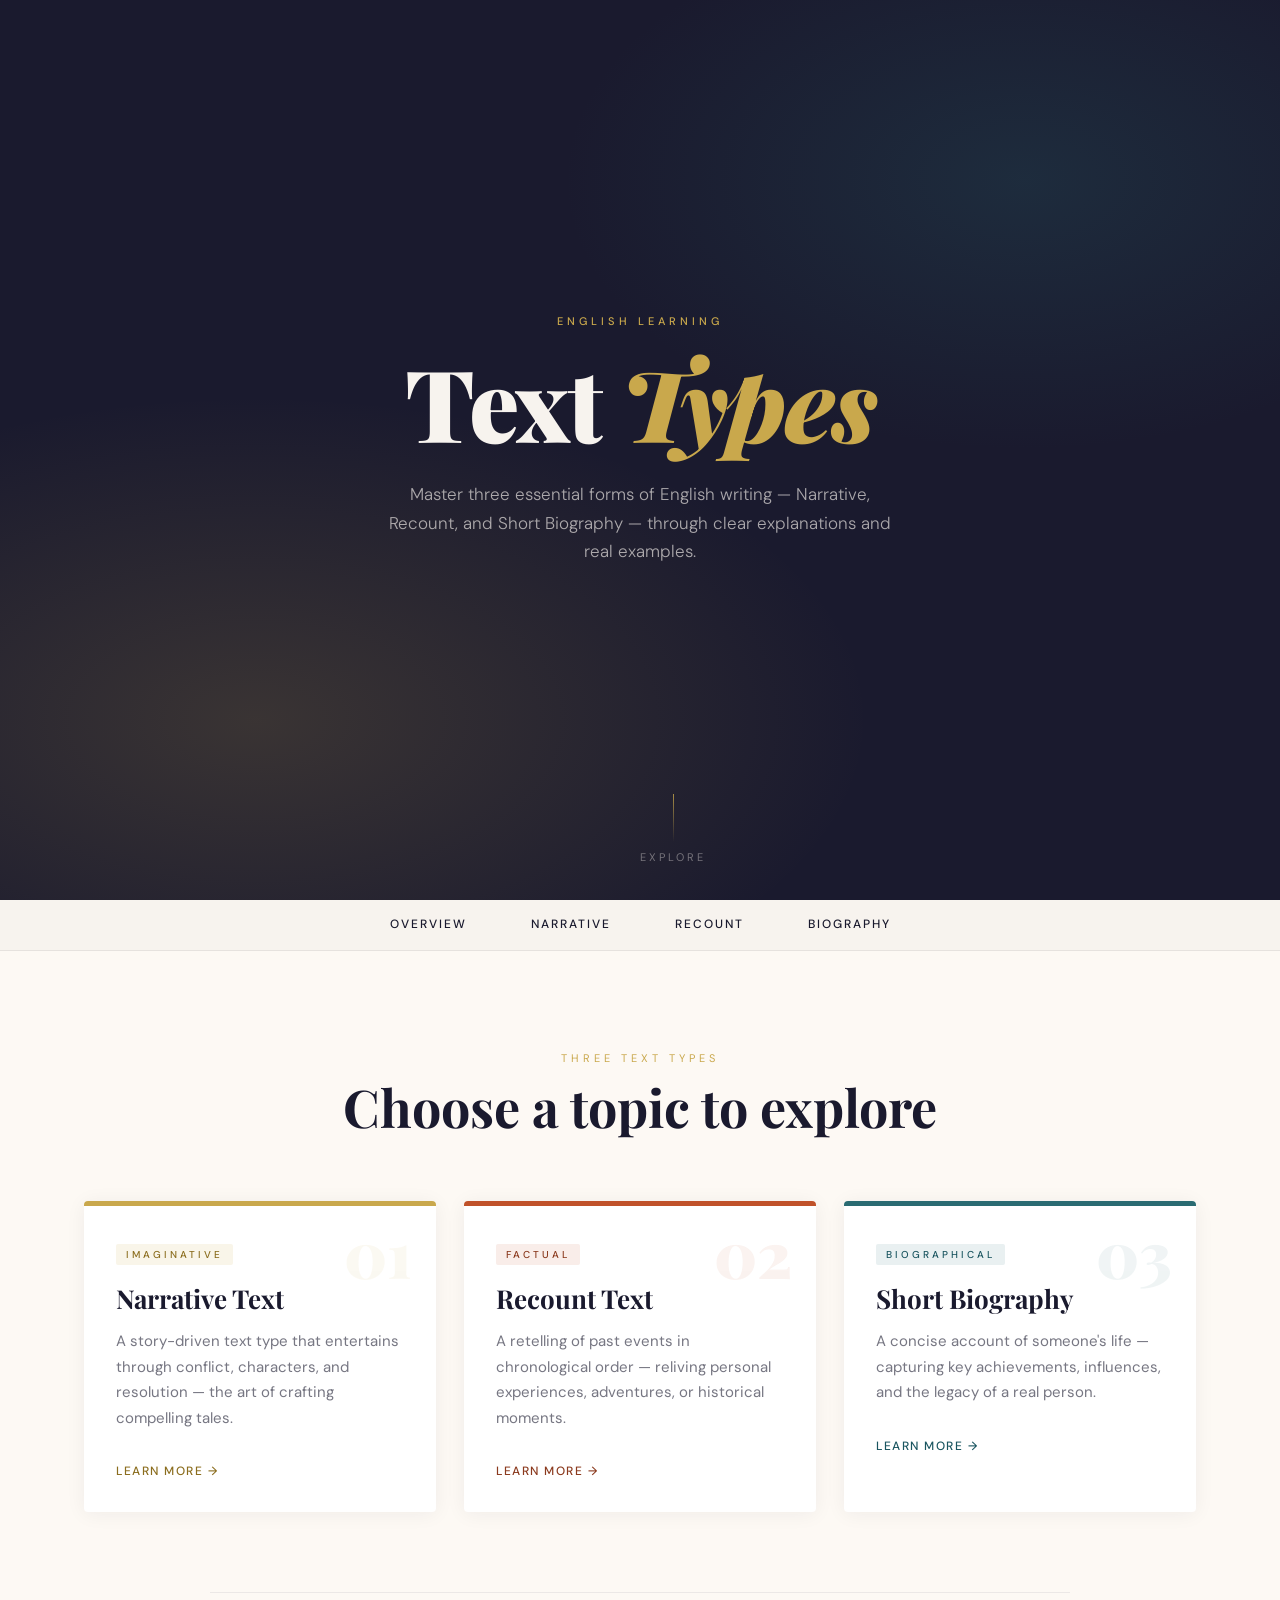
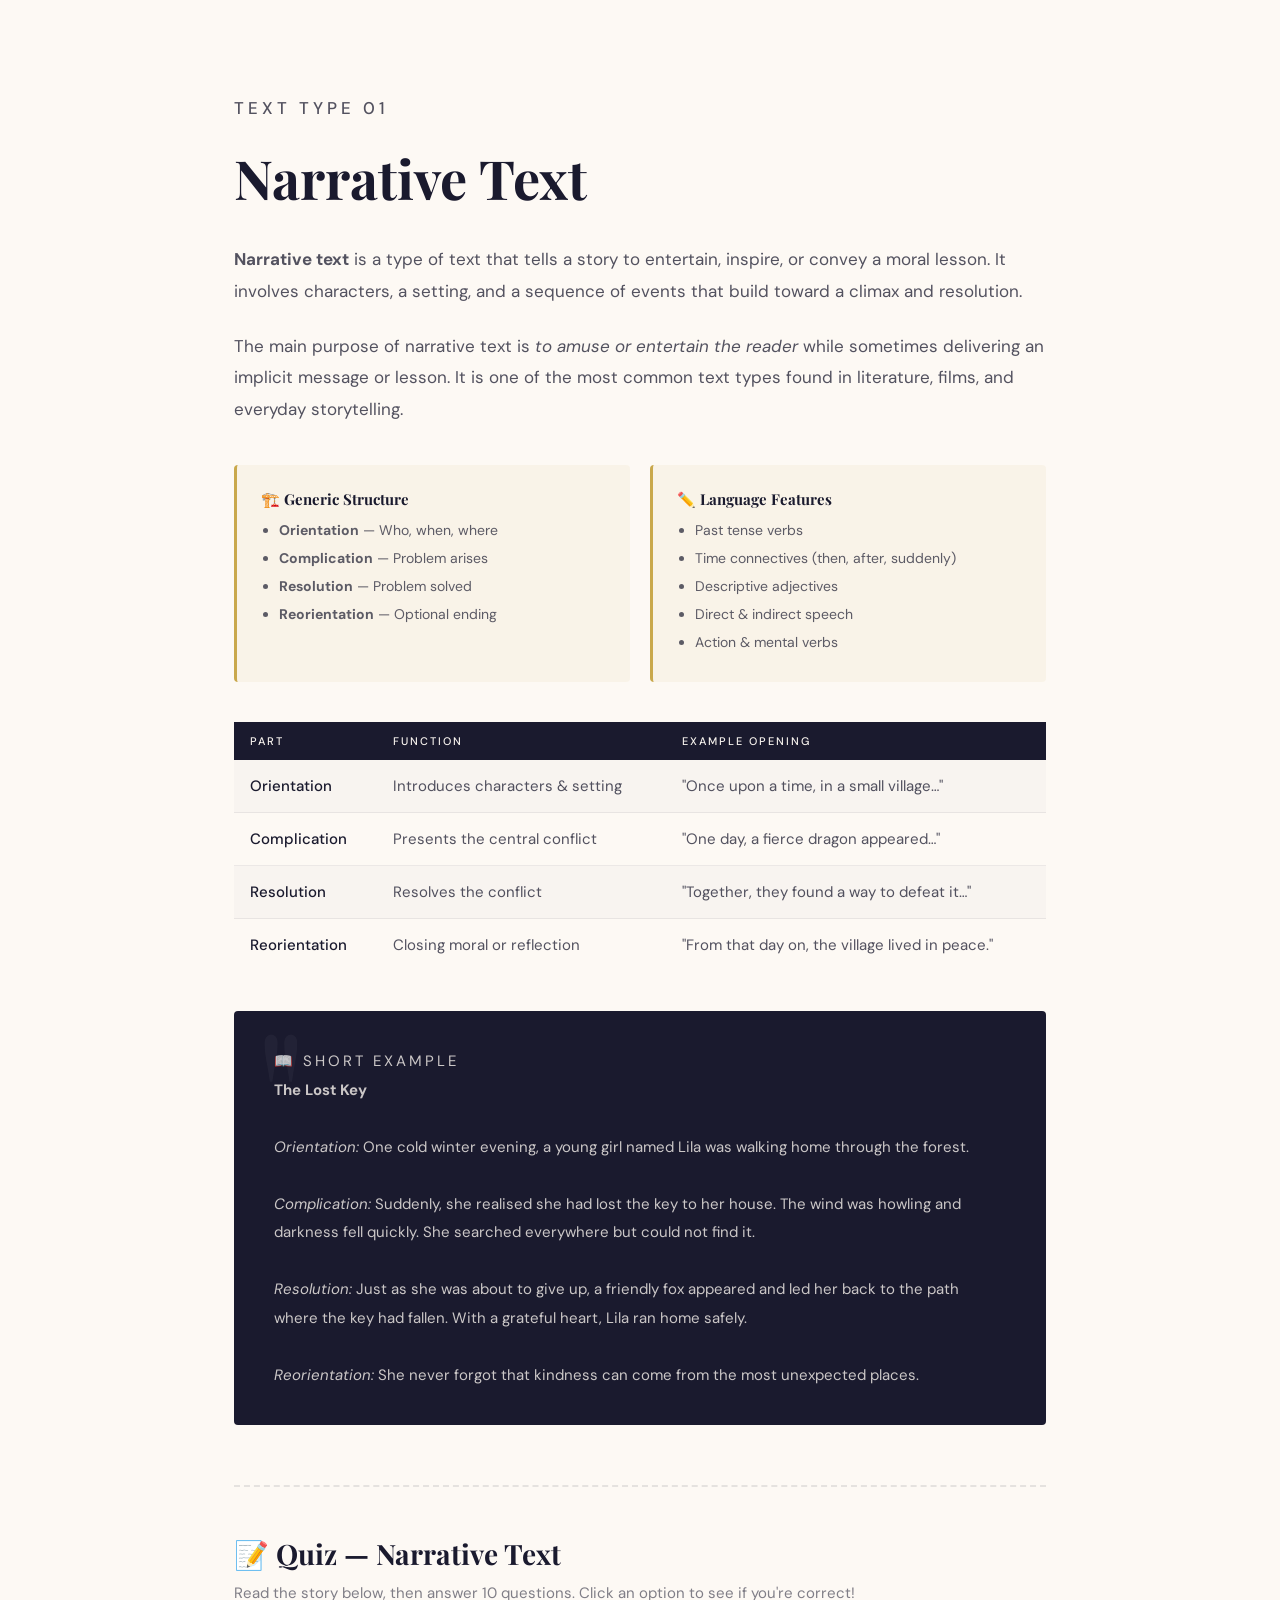
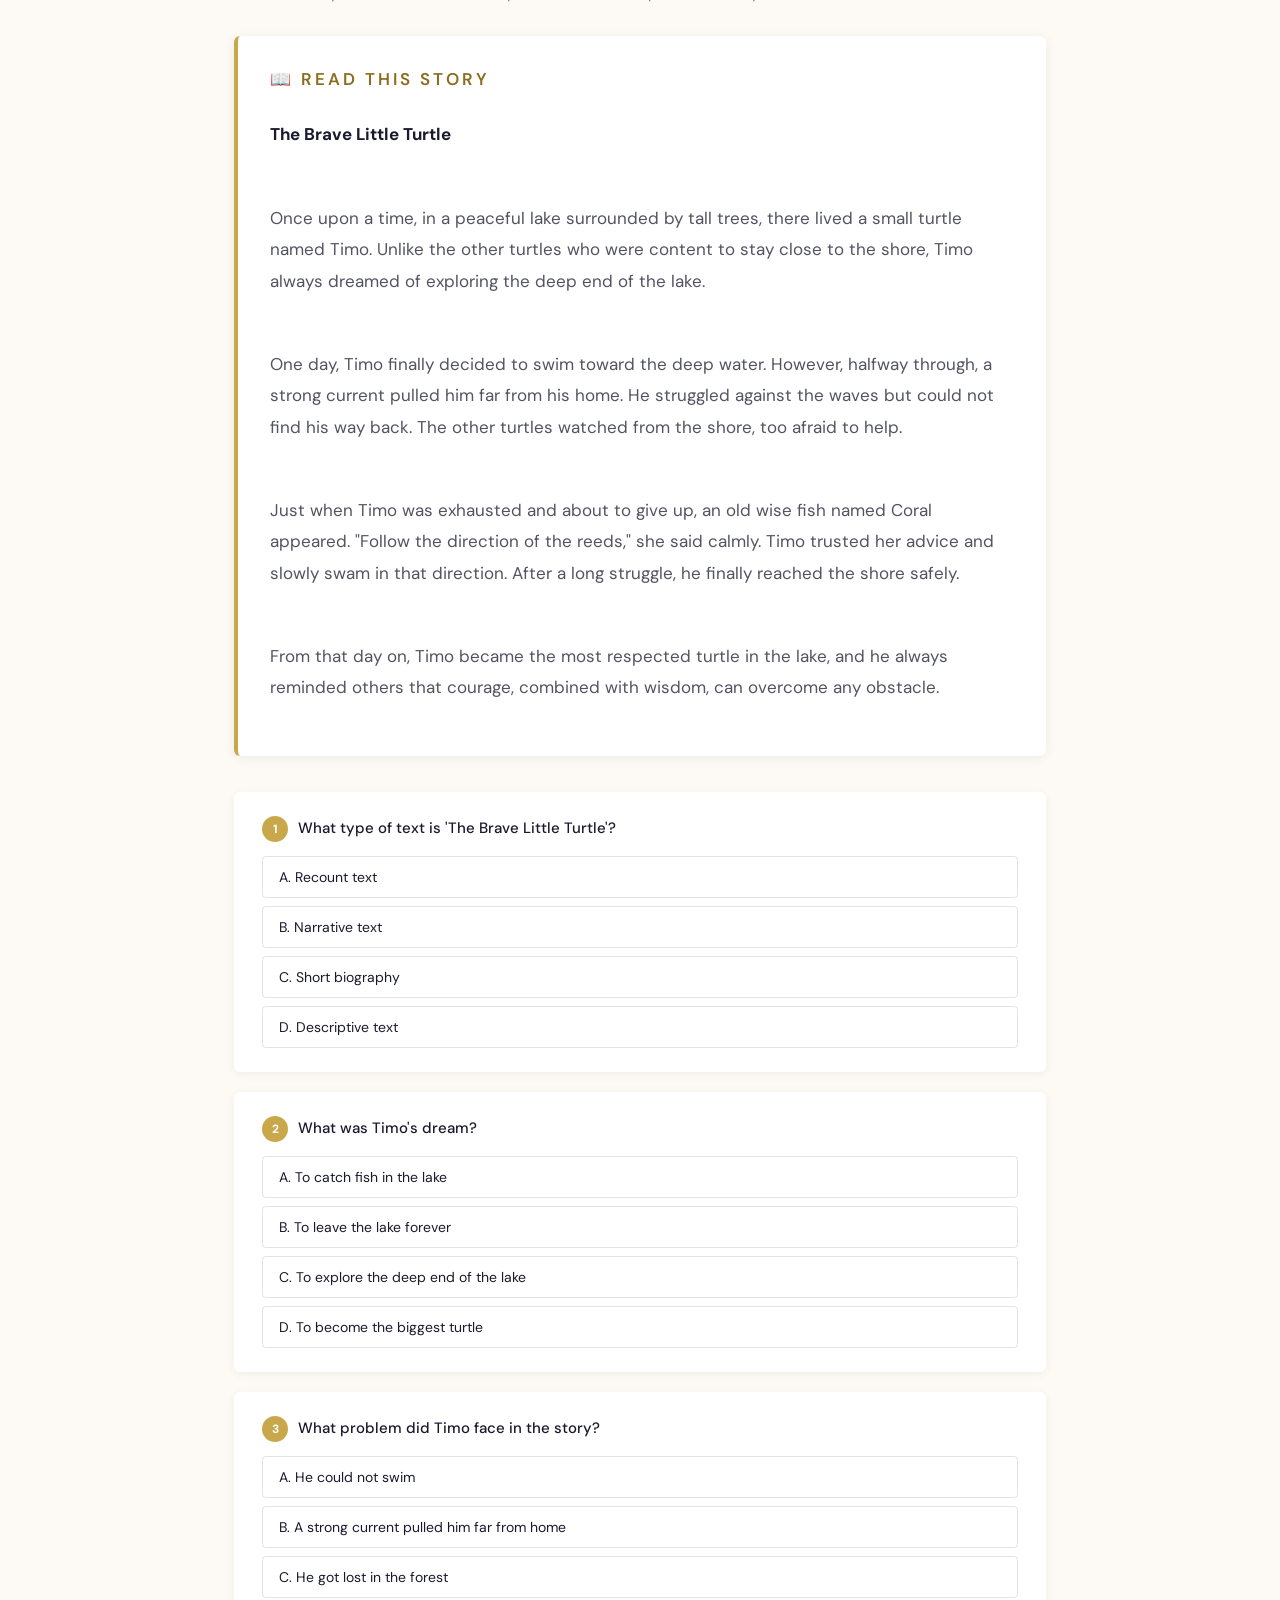
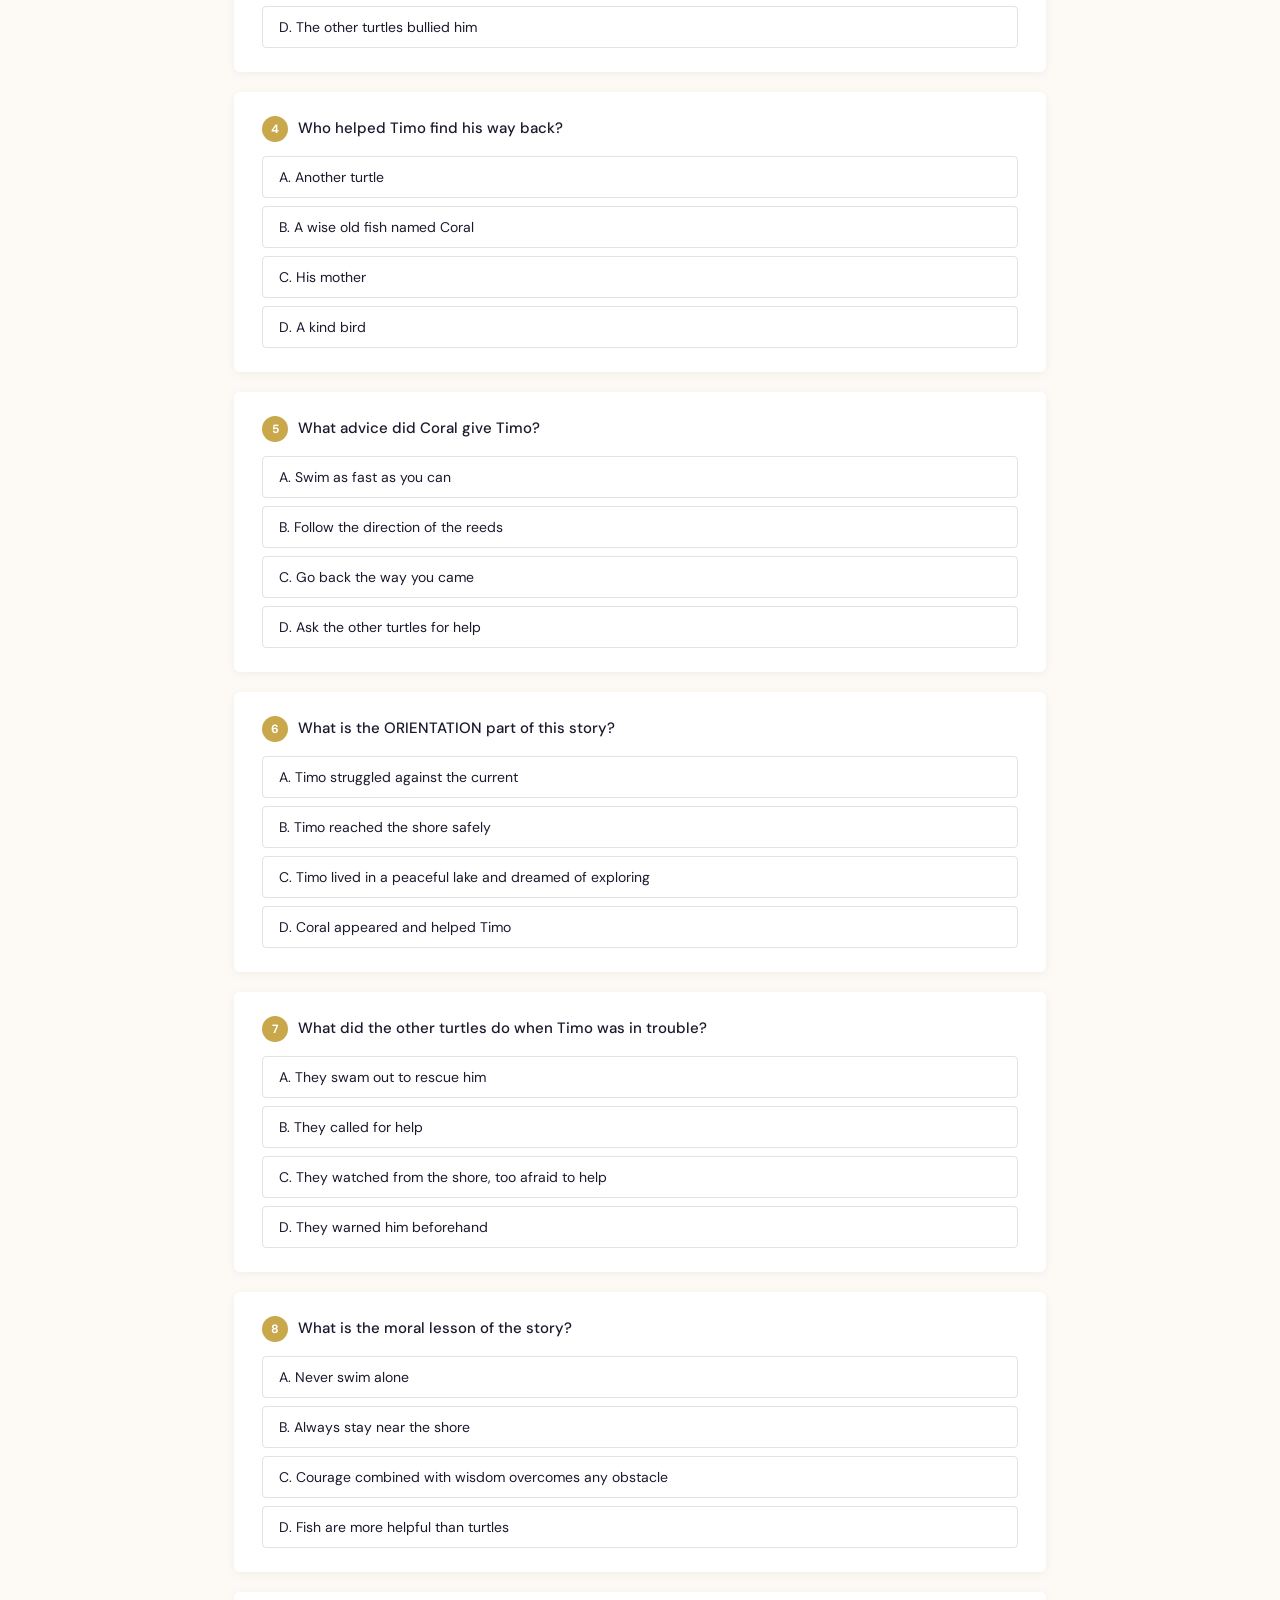
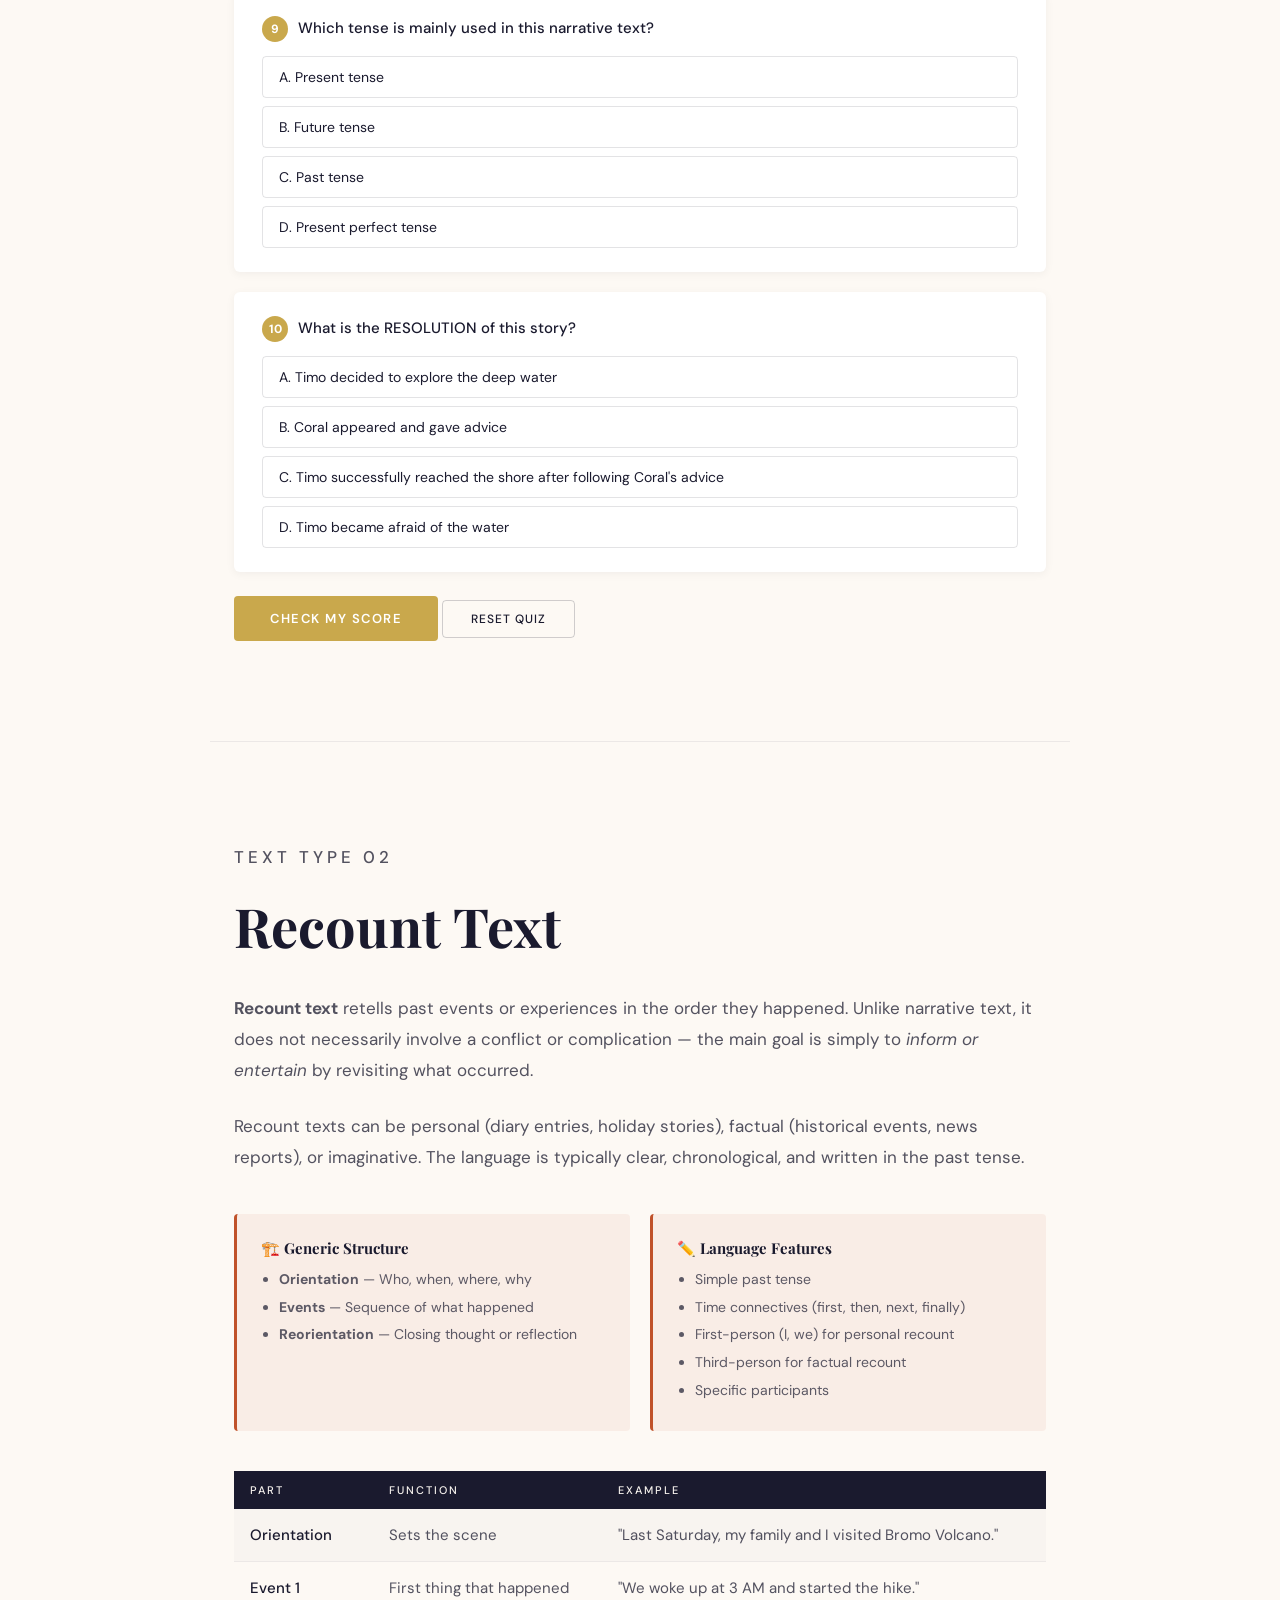
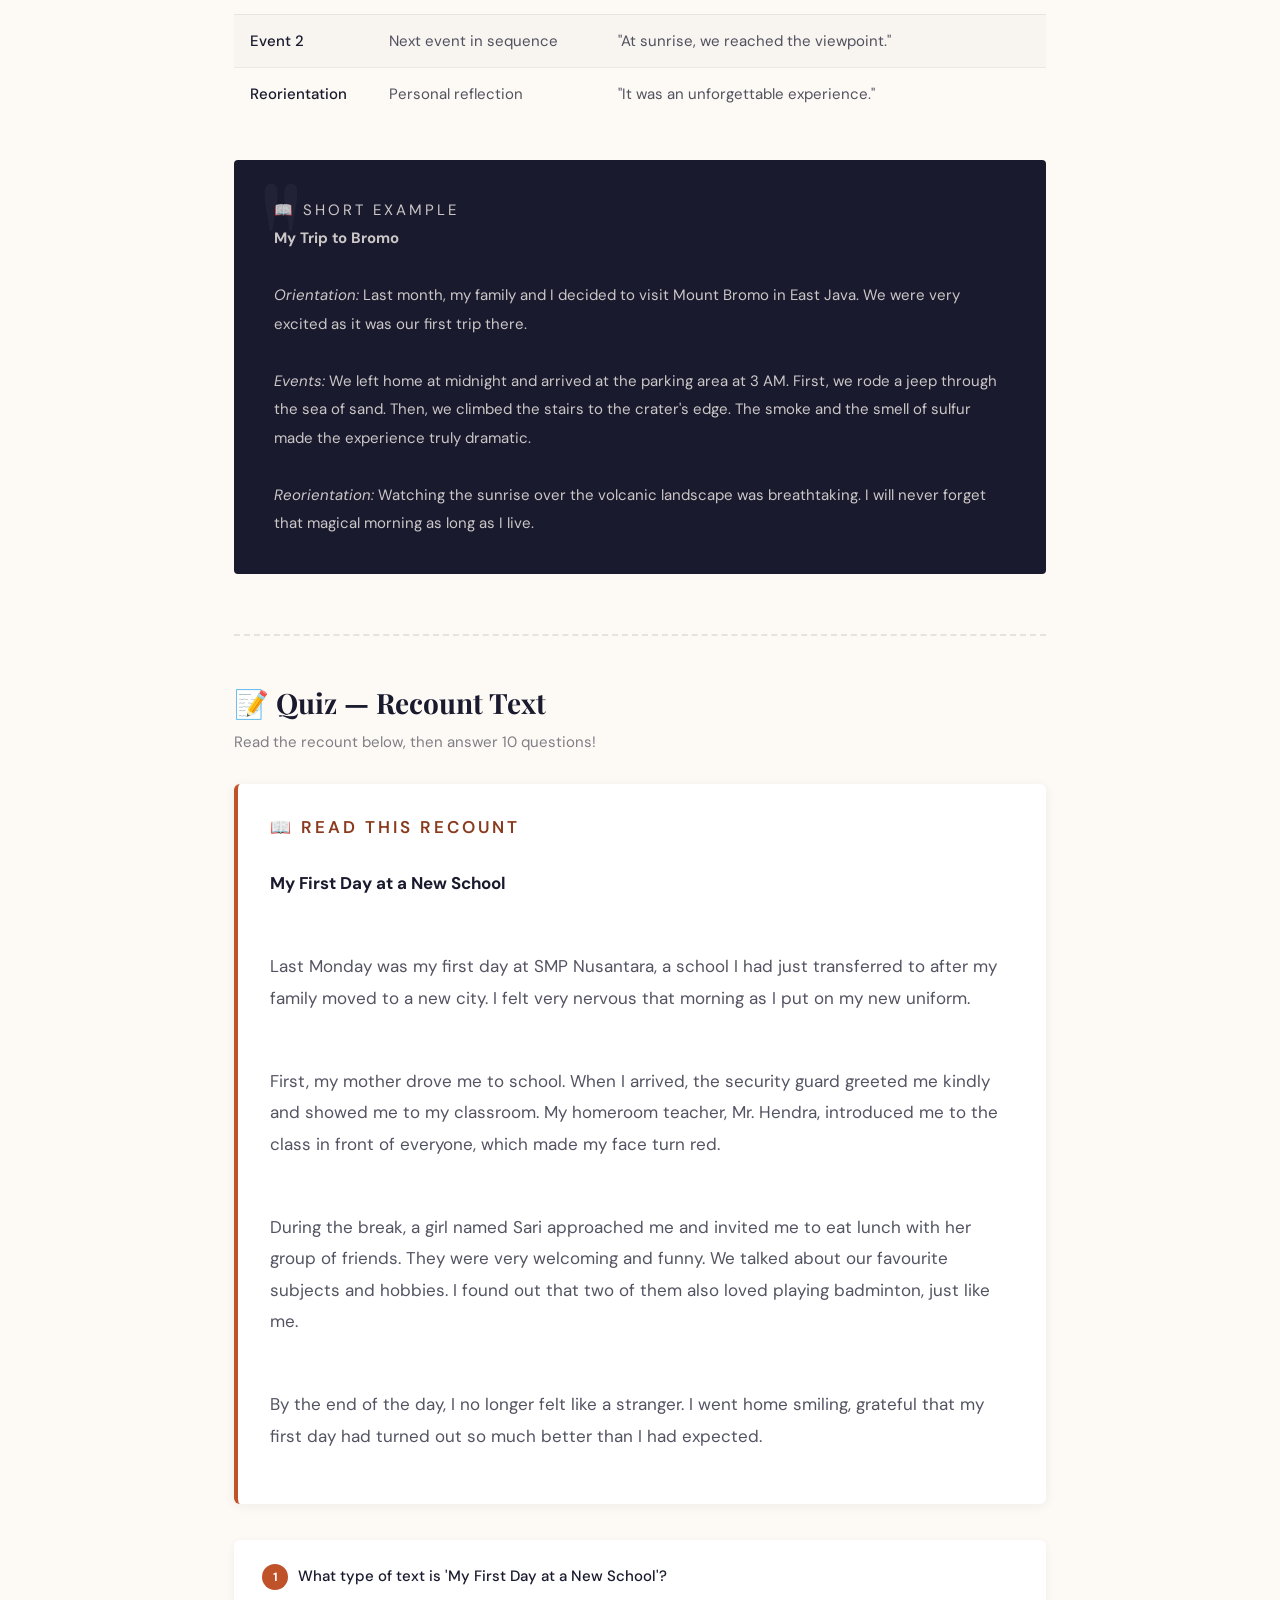
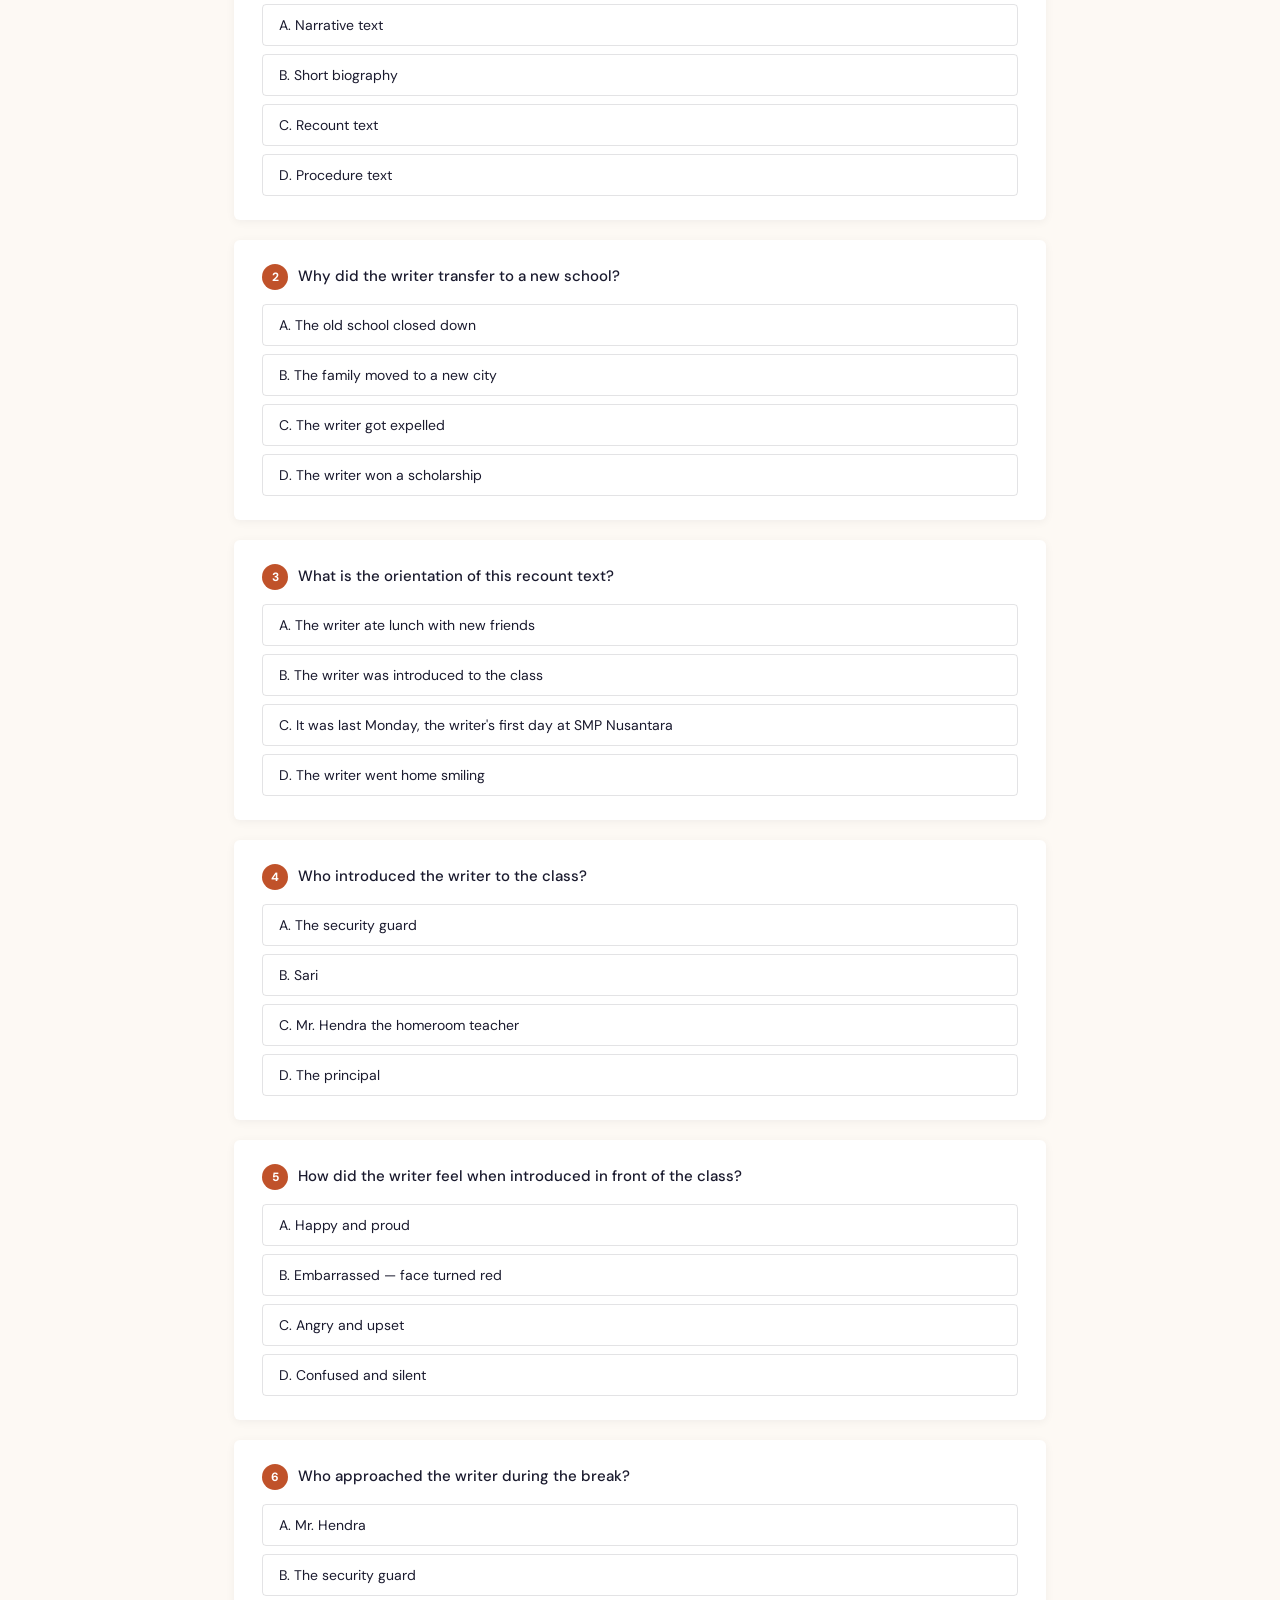
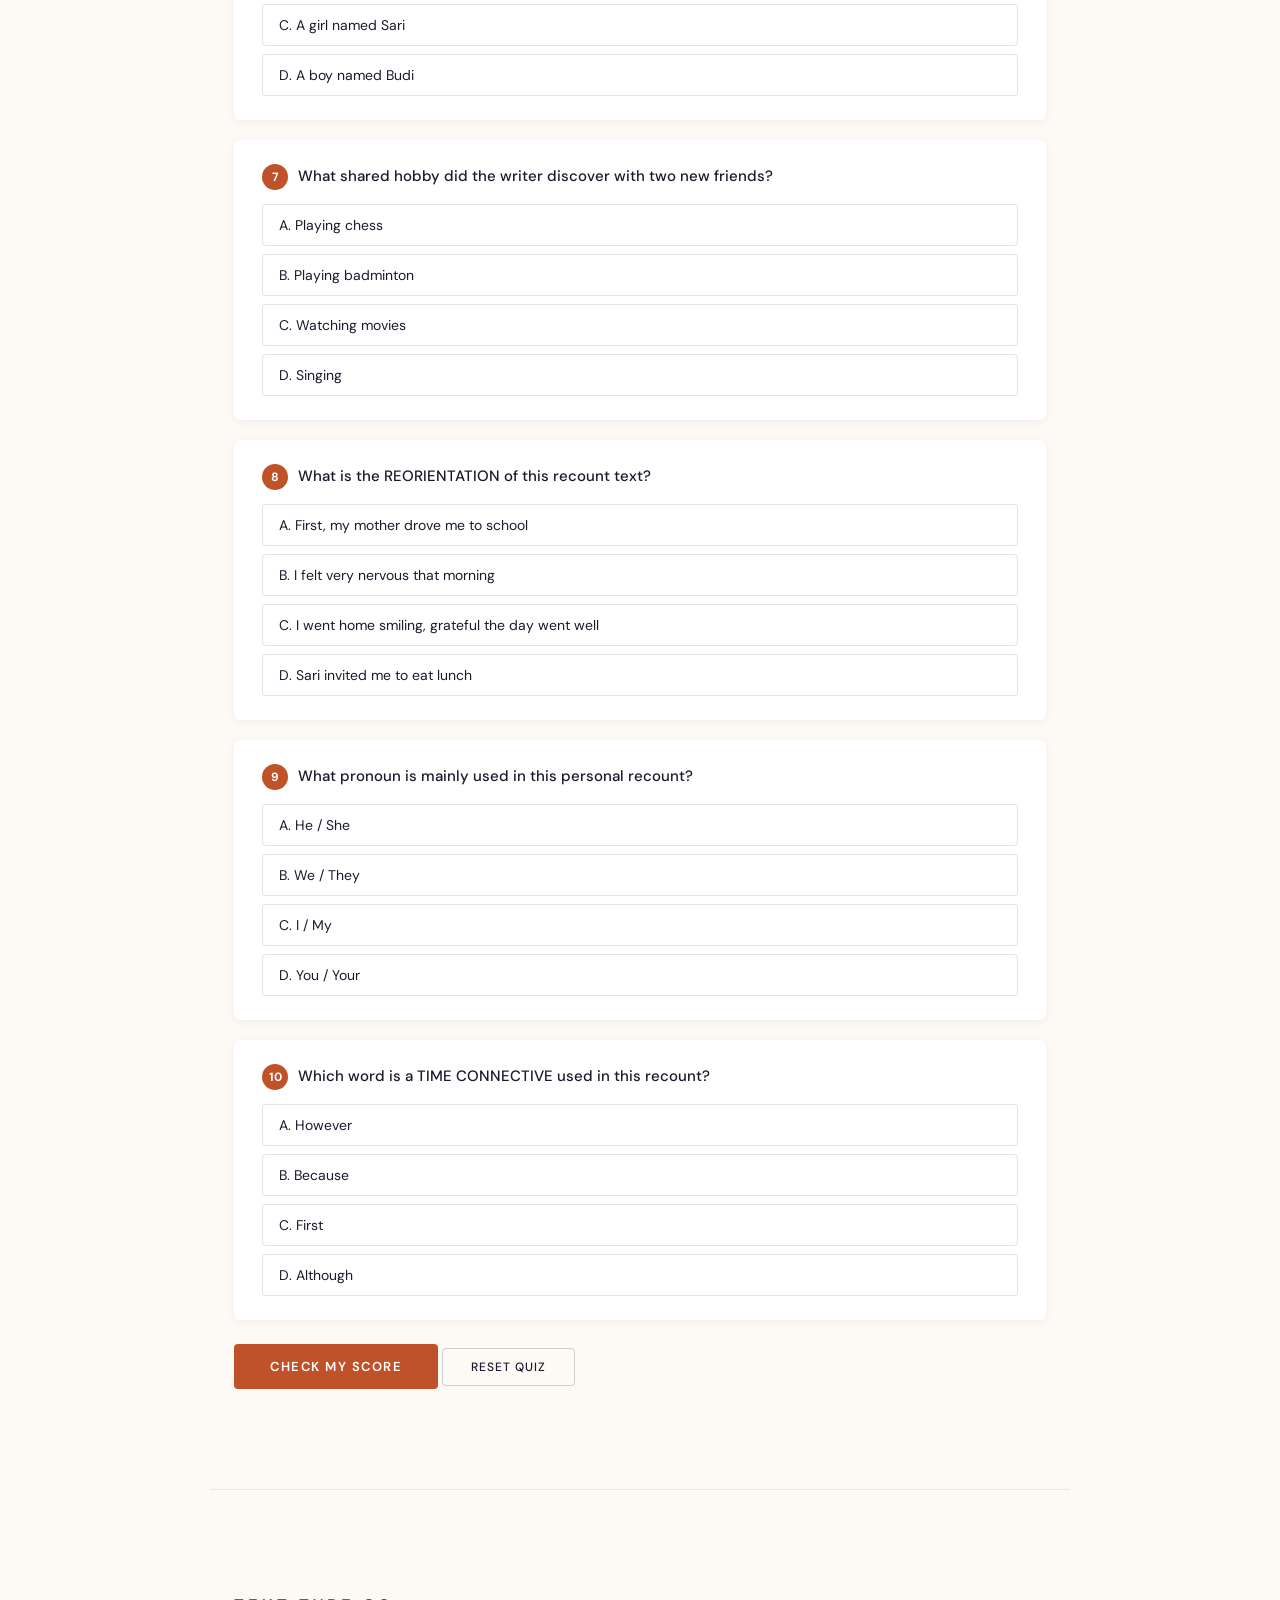
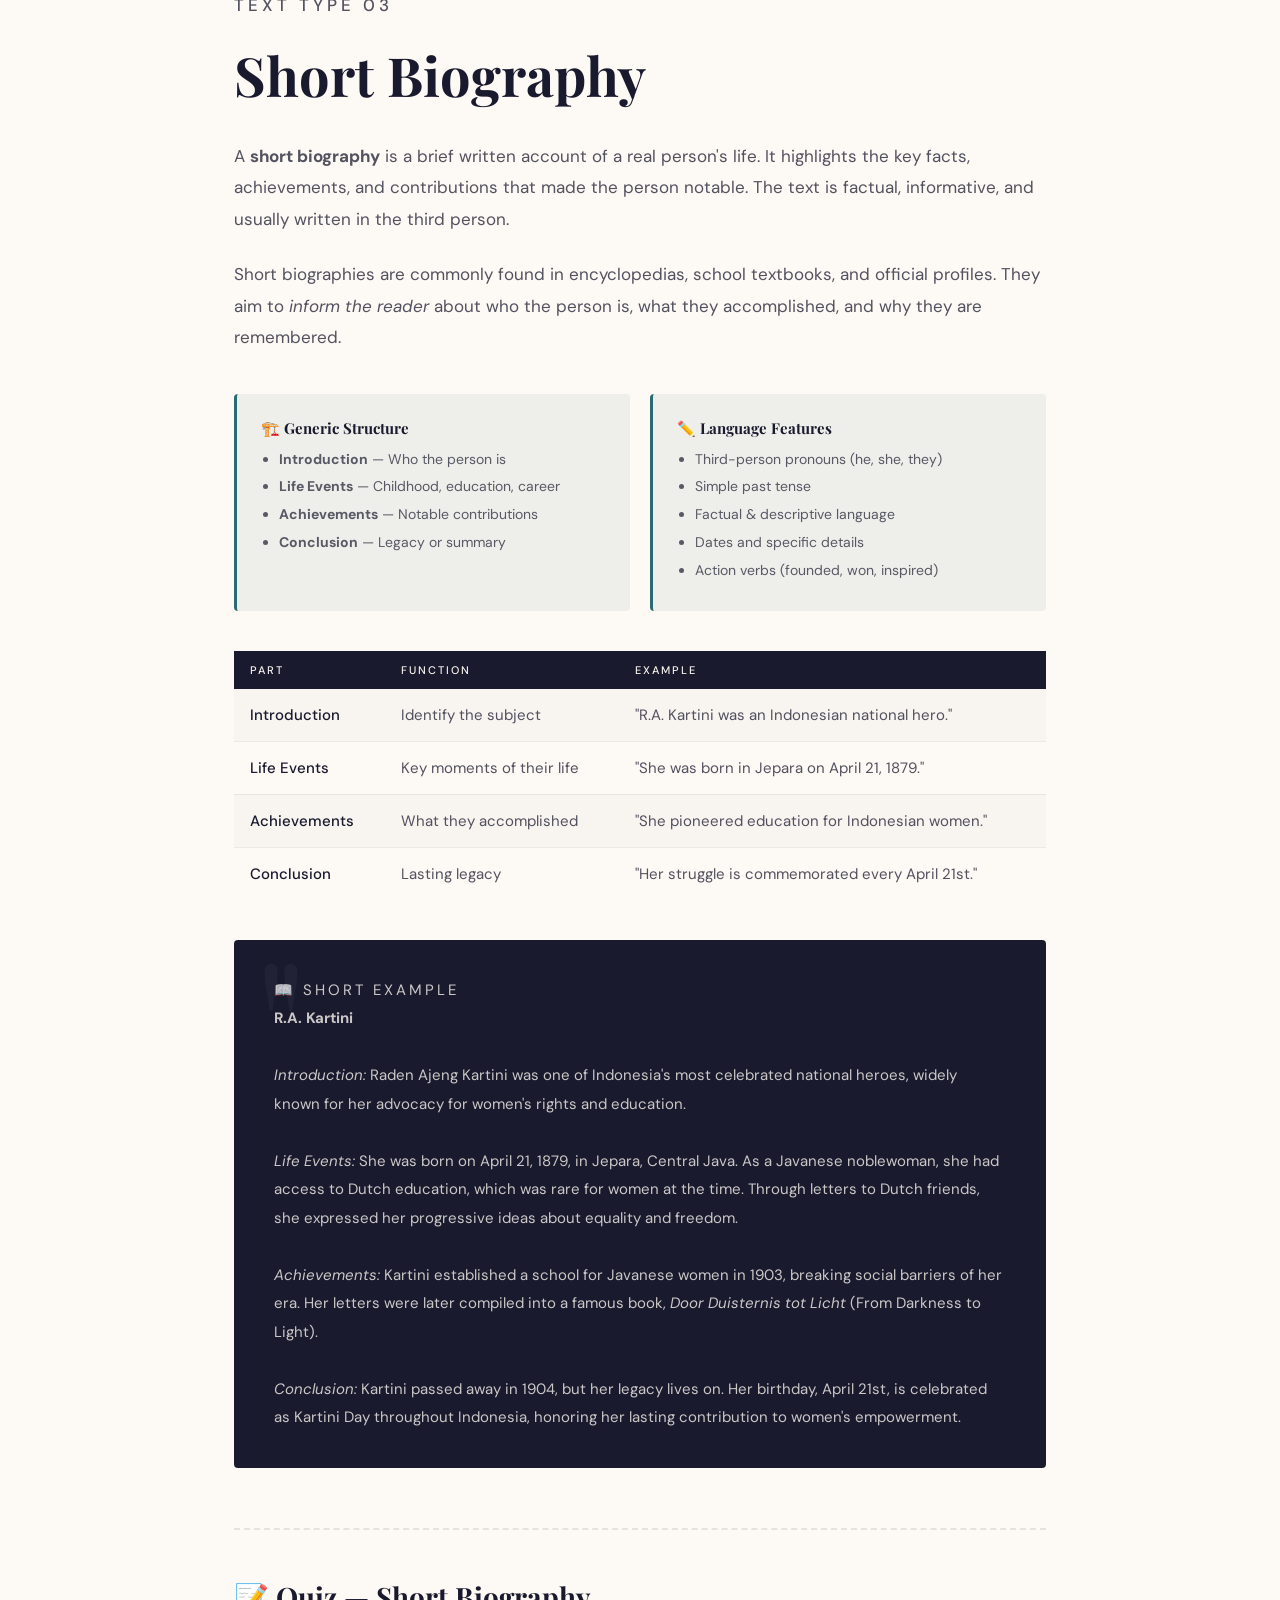
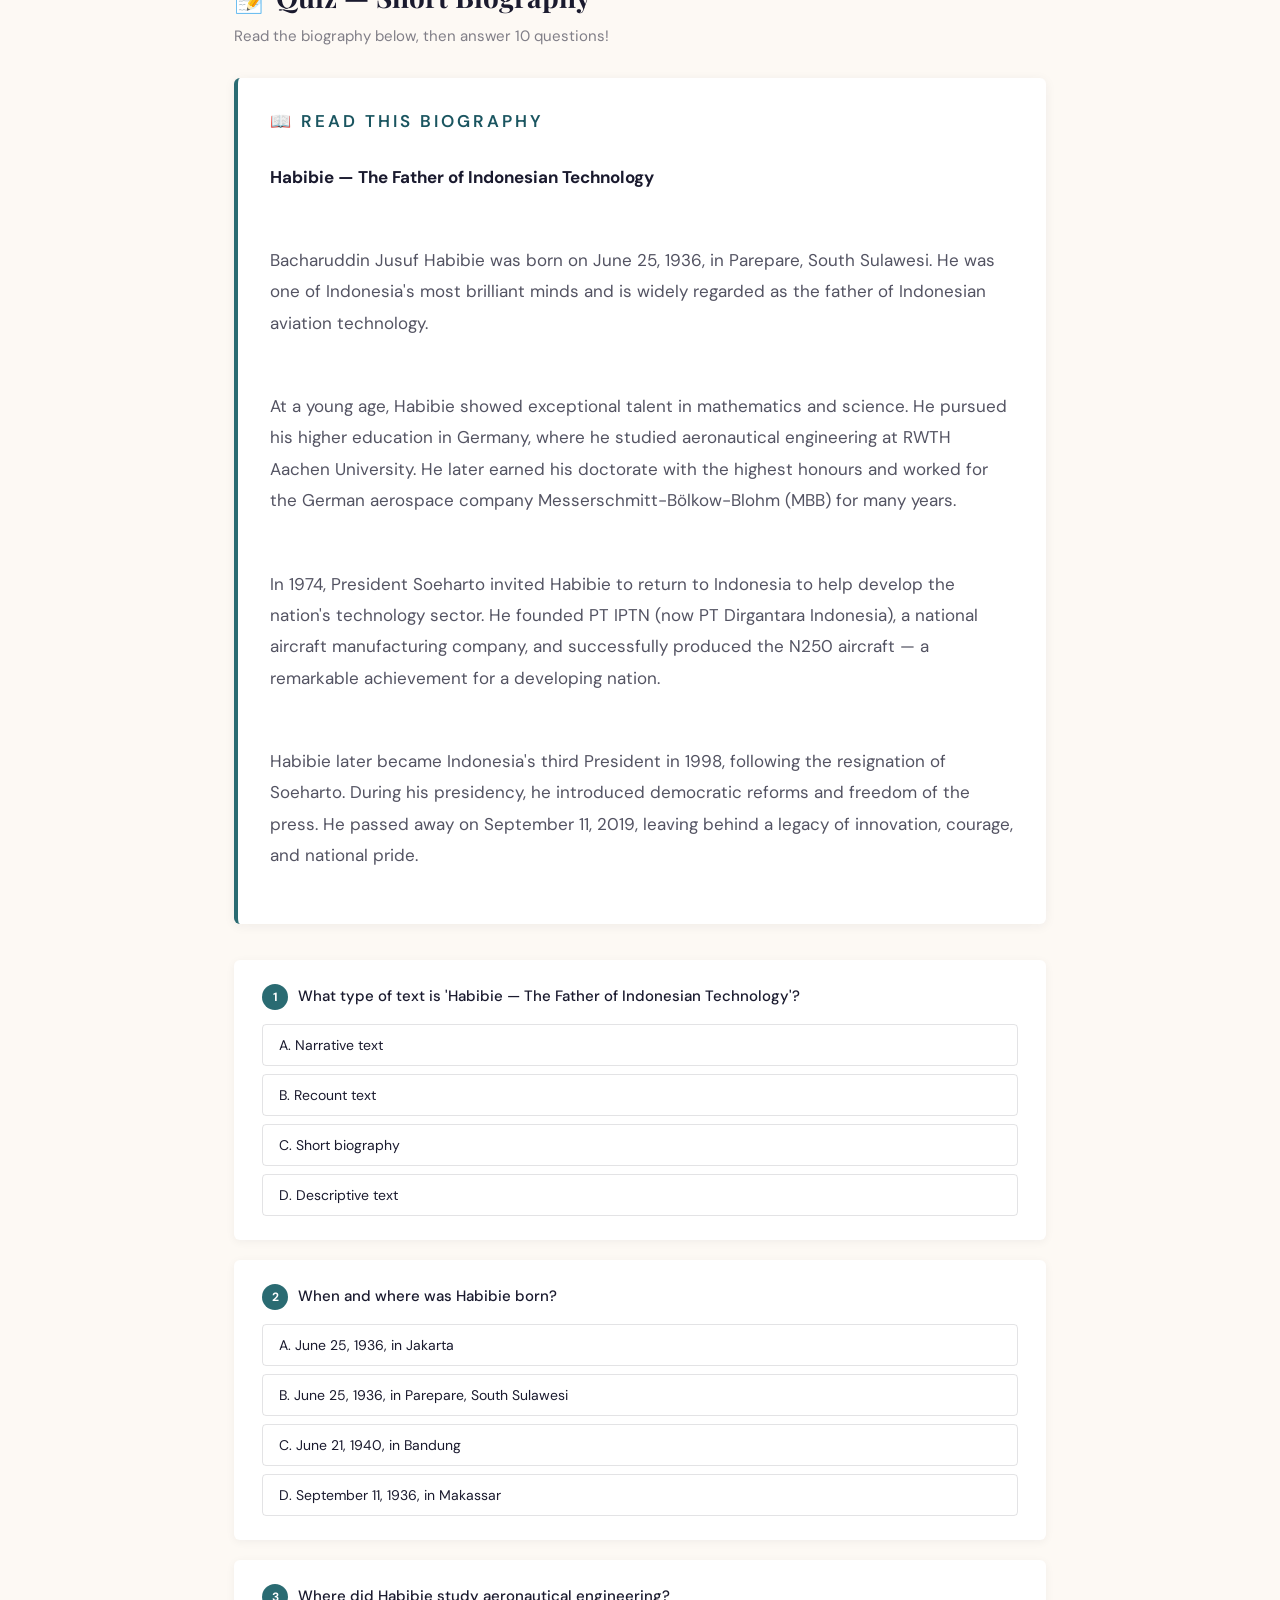
==== index.html @ 29f785f4 "first commit" ====
<!DOCTYPE html>
<html lang="en">
<head>
  <meta charset="UTF-8" />
  <meta name="viewport" content="width=device-width, initial-scale=1.0"/>
  <title>English Text Types</title>
  <link href="https://fonts.googleapis.com/css2?family=Playfair+Display:wght@400;700;900&family=DM+Sans:wght@300;400;500&display=swap" rel="stylesheet"/>
  <style>
    *, *::before, *::after { box-sizing: border-box; margin: 0; padding: 0; }

    :root {
      --ink: #1a1a2e;
      --cream: #f7f3ee;
      --gold: #c9a84c;
      --rust: #c0522a;
      --teal: #2a6b72;
      --light: #fdf9f4;
    }

    html { scroll-behavior: smooth; }

    body {
      font-family: 'DM Sans', sans-serif;
      background: var(--light);
      color: var(--ink);
      overflow-x: hidden;
    }

    /* ── HERO ── */
    header {
      position: relative;
      min-height: 100vh;
      display: flex;
      flex-direction: column;
      justify-content: center;
      align-items: center;
      text-align: center;
      padding: 60px 24px 80px;
      background: var(--ink);
      overflow: hidden;
    }

    header::before {
      content: '';
      position: absolute;
      inset: 0;
      background:
        radial-gradient(ellipse 80% 60% at 20% 80%, rgba(201,168,76,0.18) 0%, transparent 60%),
        radial-gradient(ellipse 60% 50% at 80% 20%, rgba(42,107,114,0.22) 0%, transparent 60%);
    }

    .hero-label {
      font-family: 'DM Sans', sans-serif;
      font-size: 11px;
      font-weight: 500;
      letter-spacing: 4px;
      text-transform: uppercase;
      color: var(--gold);
      margin-bottom: 24px;
      opacity: 0;
      animation: fadeUp 0.7s 0.2s ease forwards;
    }

    header h1 {
      font-family: 'Playfair Display', serif;
      font-size: clamp(48px, 9vw, 100px);
      font-weight: 900;
      color: var(--cream);
      line-height: 1.0;
      letter-spacing: -2px;
      opacity: 0;
      animation: fadeUp 0.8s 0.4s ease forwards;
    }

    header h1 span {
      color: var(--gold);
      font-style: italic;
    }

    .hero-sub {
      max-width: 520px;
      margin-top: 28px;
      font-size: 17px;
      font-weight: 300;
      color: rgba(247,243,238,0.65);
      line-height: 1.7;
      opacity: 0;
      animation: fadeUp 0.8s 0.6s ease forwards;
    }

    .hero-scroll {
      position: absolute;
      bottom: 36px;
      left: 50%;
      transform: translateX(-50%);
      display: flex;
      flex-direction: column;
      align-items: center;
      gap: 8px;
      color: rgba(247,243,238,0.4);
      font-size: 11px;
      letter-spacing: 3px;
      text-transform: uppercase;
      opacity: 0;
      animation: fadeUp 0.8s 1s ease forwards;
    }

    .scroll-line {
      width: 1px;
      height: 48px;
      background: linear-gradient(to bottom, rgba(201,168,76,0.8), transparent);
      animation: scrollPulse 1.8s infinite;
    }

    /* ── NAV STRIP ── */
    nav {
      position: sticky;
      top: 0;
      z-index: 100;
      background: rgba(247,243,238,0.95);
      backdrop-filter: blur(12px);
      border-bottom: 1px solid rgba(26,26,46,0.08);
      display: flex;
      justify-content: center;
      gap: 0;
    }

    nav a {
      display: inline-block;
      padding: 16px 32px;
      font-size: 12px;
      font-weight: 500;
      letter-spacing: 2px;
      text-transform: uppercase;
      text-decoration: none;
      color: var(--ink);
      border-bottom: 2px solid transparent;
      transition: color 0.2s, border-color 0.2s;
    }

    nav a:hover { color: var(--gold); border-bottom-color: var(--gold); }

    /* ── CARDS SECTION ── */
    .cards-section {
      padding: 100px 24px 80px;
      max-width: 1160px;
      margin: 0 auto;
    }

    .section-header {
      text-align: center;
      margin-bottom: 64px;
    }

    .section-header .eyebrow {
      font-size: 11px;
      letter-spacing: 4px;
      text-transform: uppercase;
      color: var(--gold);
      margin-bottom: 12px;
    }

    .section-header h2 {
      font-family: 'Playfair Display', serif;
      font-size: clamp(32px, 5vw, 52px);
      font-weight: 700;
      color: var(--ink);
      line-height: 1.15;
    }

    .cards-grid {
      display: grid;
      grid-template-columns: repeat(auto-fit, minmax(300px, 1fr));
      gap: 28px;
    }

    .card {
      position: relative;
      background: white;
      border-radius: 4px;
      overflow: hidden;
      box-shadow: 0 2px 20px rgba(26,26,46,0.06);
      transition: transform 0.3s ease, box-shadow 0.3s ease;
      cursor: pointer;
      text-decoration: none;
      color: inherit;
      display: block;
    }

    .card:hover {
      transform: translateY(-8px);
      box-shadow: 0 16px 48px rgba(26,26,46,0.14);
    }

    .card-accent {
      height: 5px;
      width: 100%;
    }

    .card--narrative .card-accent { background: var(--gold); }
    .card--recount   .card-accent { background: var(--rust); }
    .card--biography .card-accent { background: var(--teal); }

    .card-body {
      padding: 36px 32px 32px;
    }

    .card-number {
      font-family: 'Playfair Display', serif;
      font-size: 64px;
      font-weight: 900;
      line-height: 1;
      margin-bottom: 16px;
      opacity: 0.07;
      position: absolute;
      right: 24px;
      top: 20px;
    }

    .card--narrative .card-number { color: var(--gold); }
    .card--recount   .card-number { color: var(--rust); }
    .card--biography .card-number { color: var(--teal); }

    .card-tag {
      display: inline-block;
      font-size: 10px;
      letter-spacing: 3px;
      text-transform: uppercase;
      font-weight: 500;
      padding: 4px 10px;
      border-radius: 2px;
      margin-bottom: 18px;
    }

    .card--narrative .card-tag { background: rgba(201,168,76,0.12); color: #8b6d1e; }
    .card--recount   .card-tag { background: rgba(192,82,42,0.10); color: #8b3a1e; }
    .card--biography .card-tag { background: rgba(42,107,114,0.10); color: #1a5560; }

    .card-body h3 {
      font-family: 'Playfair Display', serif;
      font-size: 26px;
      font-weight: 700;
      margin-bottom: 14px;
      line-height: 1.25;
    }

    .card-body p {
      font-size: 15px;
      line-height: 1.7;
      color: rgba(26,26,46,0.6);
      margin-bottom: 28px;
    }

    .card-cta {
      display: inline-flex;
      align-items: center;
      gap: 8px;
      font-size: 12px;
      font-weight: 500;
      letter-spacing: 1.5px;
      text-transform: uppercase;
      text-decoration: none;
      transition: gap 0.2s;
    }

    .card--narrative .card-cta { color: #8b6d1e; }
    .card--recount   .card-cta { color: #8b3a1e; }
    .card--biography .card-cta { color: #1a5560; }

    .card:hover .card-cta { gap: 14px; }

    /* ── DETAIL SECTIONS ── */
    .detail-section {
      padding: 100px 24px;
      max-width: 860px;
      margin: 0 auto;
      border-top: 1px solid rgba(26,26,46,0.07);
    }

    .detail-eyebrow {
      font-size: 11px;
      letter-spacing: 4px;
      text-transform: uppercase;
      font-weight: 500;
      margin-bottom: 16px;
    }

    .narrative-eye  { color: #8b6d1e; }
    .recount-eye    { color: #8b3a1e; }
    .biography-eye  { color: #1a5560; }

    .detail-section h2 {
      font-family: 'Playfair Display', serif;
      font-size: clamp(34px, 5vw, 54px);
      font-weight: 700;
      line-height: 1.1;
      margin-bottom: 36px;
    }

    .detail-section p {
      font-size: 17px;
      line-height: 1.85;
      color: rgba(26,26,46,0.75);
      margin-bottom: 24px;
    }

    .info-grid {
      display: grid;
      grid-template-columns: 1fr 1fr;
      gap: 20px;
      margin: 40px 0;
    }

    @media(max-width: 560px) { .info-grid { grid-template-columns: 1fr; } }

    .info-box {
      padding: 24px;
      border-radius: 4px;
      border-left: 3px solid;
    }

    .info-box.gold-box   { background: rgba(201,168,76,0.07);  border-color: var(--gold); }
    .info-box.rust-box   { background: rgba(192,82,42,0.07);   border-color: var(--rust); }
    .info-box.teal-box   { background: rgba(42,107,114,0.07);  border-color: var(--teal); }

    .info-box h4 {
      font-family: 'Playfair Display', serif;
      font-size: 15px;
      font-weight: 700;
      margin-bottom: 10px;
    }

    .info-box ul {
      padding-left: 18px;
    }

    .info-box ul li {
      font-size: 14px;
      line-height: 1.7;
      color: rgba(26,26,46,0.7);
      margin-bottom: 4px;
    }

    /* ── EXAMPLE BOX ── */
    .example-box {
      margin: 40px 0;
      background: var(--ink);
      border-radius: 4px;
      padding: 36px 40px;
      color: var(--cream);
      position: relative;
      overflow: hidden;
    }

    .example-box::before {
      content: '"';
      position: absolute;
      top: -10px;
      left: 20px;
      font-family: 'Playfair Display', serif;
      font-size: 180px;
      line-height: 1;
      color: rgba(255,255,255,0.04);
    }

    .example-label {
      font-size: 10px;
      letter-spacing: 3px;
      text-transform: uppercase;
      color: var(--gold);
      margin-bottom: 16px;
    }

    .example-box p {
      font-size: 15px;
      line-height: 1.9;
      color: rgba(247,243,238,0.8);
      margin-bottom: 0;
    }

    /* ── STRUCTURE TABLE ── */
    .struct-table {
      width: 100%;
      border-collapse: collapse;
      margin: 36px 0;
      font-size: 15px;
    }

    .struct-table th {
      text-align: left;
      padding: 12px 16px;
      font-size: 11px;
      letter-spacing: 2px;
      text-transform: uppercase;
      background: var(--ink);
      color: var(--cream);
      font-weight: 500;
    }

    .struct-table td {
      padding: 14px 16px;
      border-bottom: 1px solid rgba(26,26,46,0.07);
      vertical-align: top;
      line-height: 1.6;
      color: rgba(26,26,46,0.75);
    }

    .struct-table tr:last-child td { border-bottom: none; }
    .struct-table tr:nth-child(even) td { background: rgba(26,26,46,0.02); }

    .struct-table td:first-child {
      font-weight: 500;
      color: var(--ink);
      white-space: nowrap;
    }

    /* ── FOOTER ── */
    footer {
      background: var(--ink);
      color: rgba(247,243,238,0.5);
      text-align: center;
      padding: 48px 24px;
      font-size: 13px;
      line-height: 1.8;
    }

    footer strong { color: var(--gold); font-family: 'Playfair Display', serif; }

    /* ── ANIMATIONS ── */
    @keyframes fadeUp {
      from { opacity: 0; transform: translateY(28px); }
      to   { opacity: 1; transform: translateY(0); }
    }

    @keyframes scrollPulse {
      0%, 100% { opacity: 0.4; }
      50%       { opacity: 1; }
    }

    .reveal {
      opacity: 0;
      transform: translateY(24px);
      transition: opacity 0.7s ease, transform 0.7s ease;
    }

    .reveal.visible {
      opacity: 1;
      transform: none;
    }

    /* ── QUIZ ── */
    .quiz-section {
      margin-top: 60px;
      padding-top: 48px;
      border-top: 2px dashed rgba(26,26,46,0.1);
    }

    .quiz-section h3 {
      font-family: 'Playfair Display', serif;
      font-size: 28px;
      font-weight: 700;
      margin-bottom: 8px;
    }

    .quiz-section .quiz-desc {
      font-size: 15px;
      color: rgba(26,26,46,0.55);
      margin-bottom: 28px;
    }

    .story-box {
      background: #fff;
      border-radius: 6px;
      border-left: 4px solid;
      padding: 28px 32px;
      margin-bottom: 36px;
      box-shadow: 0 2px 12px rgba(26,26,46,0.06);
      font-size: 15px;
      line-height: 1.85;
      color: rgba(26,26,46,0.78);
    }

    .story-box strong { color: var(--ink); }

    .story-box.gold-story { border-color: var(--gold); }
    .story-box.rust-story { border-color: var(--rust); }
    .story-box.teal-story { border-color: var(--teal); }

    .story-label {
      font-size: 10px;
      letter-spacing: 3px;
      text-transform: uppercase;
      font-weight: 600;
      margin-bottom: 14px;
    }

    .story-box.gold-story .story-label { color: #8b6d1e; }
    .story-box.rust-story .story-label { color: #8b3a1e; }
    .story-box.teal-story .story-label { color: #1a5560; }

    .quiz-list { display: flex; flex-direction: column; gap: 20px; }

    .quiz-item {
      background: #fff;
      border-radius: 6px;
      padding: 24px 28px;
      box-shadow: 0 2px 10px rgba(26,26,46,0.05);
    }

    .quiz-item .q-text {
      font-size: 15px;
      font-weight: 500;
      color: var(--ink);
      margin-bottom: 14px;
      line-height: 1.55;
    }

    .q-num {
      display: inline-block;
      width: 26px;
      height: 26px;
      border-radius: 50%;
      font-size: 12px;
      font-weight: 700;
      text-align: center;
      line-height: 26px;
      margin-right: 10px;
      color: white;
      flex-shrink: 0;
    }

    .quiz-item.gold-q .q-num { background: var(--gold); }
    .quiz-item.rust-q .q-num { background: var(--rust); }
    .quiz-item.teal-q .q-num { background: var(--teal); }

    .options { display: flex; flex-direction: column; gap: 8px; }

    .opt-btn {
      display: block;
      width: 100%;
      text-align: left;
      padding: 11px 16px;
      border-radius: 4px;
      border: 1.5px solid rgba(26,26,46,0.12);
      background: transparent;
      font-family: 'DM Sans', sans-serif;
      font-size: 14px;
      cursor: pointer;
      transition: all 0.18s ease;
      color: var(--ink);
    }

    .opt-btn:hover:not(:disabled) { background: rgba(26,26,46,0.04); border-color: rgba(26,26,46,0.28); }

    .opt-btn.correct  { background: #d4edda; border-color: #28a745; color: #145523; font-weight: 500; }
    .opt-btn.wrong    { background: #fde8e8; border-color: #dc3545; color: #7a1b1b; }
    .opt-btn.reveal-correct { background: #d4edda; border-color: #28a745; color: #145523; }
    .opt-btn:disabled { cursor: default; }

    .feedback {
      margin-top: 10px;
      font-size: 13px;
      font-weight: 500;
      padding: 8px 12px;
      border-radius: 4px;
      display: none;
    }

    .feedback.show { display: block; }
    .feedback.ok  { background: #d4edda; color: #145523; }
    .feedback.err { background: #fde8e8; color: #7a1b1b; }

    .quiz-result {
      margin-top: 28px;
      padding: 24px 28px;
      border-radius: 6px;
      text-align: center;
      display: none;
    }

    .quiz-result.show { display: block; }
    .quiz-result .score-num {
      font-family: 'Playfair Display', serif;
      font-size: 52px;
      font-weight: 900;
      line-height: 1;
    }

    .quiz-result p { margin-top: 8px; font-size: 15px; }

    .quiz-result.gold-res { background: rgba(201,168,76,0.12); }
    .quiz-result.rust-res { background: rgba(192,82,42,0.10); }
    .quiz-result.teal-res { background: rgba(42,107,114,0.10); }

    .quiz-result.gold-res .score-num { color: #8b6d1e; }
    .quiz-result.rust-res .score-num { color: #8b3a1e; }
    .quiz-result.teal-res .score-num { color: #1a5560; }

    .submit-btn {
      margin-top: 24px;
      padding: 14px 36px;
      border: none;
      border-radius: 4px;
      font-family: 'DM Sans', sans-serif;
      font-size: 13px;
      font-weight: 600;
      letter-spacing: 1.5px;
      text-transform: uppercase;
      cursor: pointer;
      transition: opacity 0.2s;
      color: white;
    }

    .submit-btn:hover { opacity: 0.85; }
    .submit-btn.gold-btn { background: var(--gold); }
    .submit-btn.rust-btn { background: var(--rust); }
    .submit-btn.teal-btn { background: var(--teal); }

    .reset-btn {
      margin-top: 12px;
      padding: 10px 28px;
      border-radius: 4px;
      border: 1.5px solid rgba(26,26,46,0.2);
      background: transparent;
      font-family: 'DM Sans', sans-serif;
      font-size: 12px;
      font-weight: 500;
      letter-spacing: 1px;
      text-transform: uppercase;
      cursor: pointer;
      color: var(--ink);
      transition: background 0.2s;
    }

    .reset-btn:hover { background: rgba(26,26,46,0.05); }
  </style>
</head>
<body>

<!-- ═══ HERO ═══ -->
<header>
  <p class="hero-label">English Learning</p>
  <h1>Text <span>Types</span></h1>
  <p class="hero-sub">Master three essential forms of English writing — Narrative, Recount, and Short Biography — through clear explanations and real examples.</p>
  <div class="hero-scroll">
    <div class="scroll-line"></div>
    Explore
  </div>
</header>

<!-- ═══ NAV ═══ -->
<nav>
  <a href="#cards">Overview</a>
  <a href="#narrative">Narrative</a>
  <a href="#recount">Recount</a>
  <a href="#biography">Biography</a>
</nav>

<!-- ═══ CARDS GRID ═══ -->
<section class="cards-section" id="cards">
  <div class="section-header reveal">
    <p class="eyebrow">Three Text Types</p>
    <h2>Choose a topic to explore</h2>
  </div>
  <div class="cards-grid">

    <!-- Card 1 -->
    <a href="#narrative" class="card card--narrative reveal">
      <div class="card-accent"></div>
      <div class="card-body">
        <div class="card-number">01</div>
        <span class="card-tag">Imaginative</span>
        <h3>Narrative Text</h3>
        <p>A story-driven text type that entertains through conflict, characters, and resolution — the art of crafting compelling tales.</p>
        <span class="card-cta">Learn more →</span>
      </div>
    </a>

    <!-- Card 2 -->
    <a href="#recount" class="card card--recount reveal">
      <div class="card-accent"></div>
      <div class="card-body">
        <div class="card-number">02</div>
        <span class="card-tag">Factual</span>
        <h3>Recount Text</h3>
        <p>A retelling of past events in chronological order — reliving personal experiences, adventures, or historical moments.</p>
        <span class="card-cta">Learn more →</span>
      </div>
    </a>

    <!-- Card 3 -->
    <a href="#biography" class="card card--biography reveal">
      <div class="card-accent"></div>
      <div class="card-body">
        <div class="card-number">03</div>
        <span class="card-tag">Biographical</span>
        <h3>Short Biography</h3>
        <p>A concise account of someone's life — capturing key achievements, influences, and the legacy of a real person.</p>
        <span class="card-cta">Learn more →</span>
      </div>
    </a>

  </div>
</section>

<!-- ═══ NARRATIVE ═══ -->
<section class="detail-section" id="narrative">
  <p class="detail-eyebrow narrative-eye reveal">Text Type 01</p>
  <h2 class="reveal">Narrative Text</h2>

  <p class="reveal"><strong>Narrative text</strong> is a type of text that tells a story to entertain, inspire, or convey a moral lesson. It involves characters, a setting, and a sequence of events that build toward a climax and resolution.</p>

  <p class="reveal">The main purpose of narrative text is <em>to amuse or entertain the reader</em> while sometimes delivering an implicit message or lesson. It is one of the most common text types found in literature, films, and everyday storytelling.</p>

  <div class="info-grid reveal">
    <div class="info-box gold-box">
      <h4>🏗️ Generic Structure</h4>
      <ul>
        <li><strong>Orientation</strong> — Who, when, where</li>
        <li><strong>Complication</strong> — Problem arises</li>
        <li><strong>Resolution</strong> — Problem solved</li>
        <li><strong>Reorientation</strong> — Optional ending</li>
      </ul>
    </div>
    <div class="info-box gold-box">
      <h4>✏️ Language Features</h4>
      <ul>
        <li>Past tense verbs</li>
        <li>Time connectives (then, after, suddenly)</li>
        <li>Descriptive adjectives</li>
        <li>Direct & indirect speech</li>
        <li>Action & mental verbs</li>
      </ul>
    </div>
  </div>

  <table class="struct-table reveal">
    <tr><th>Part</th><th>Function</th><th>Example Opening</th></tr>
    <tr><td>Orientation</td><td>Introduces characters & setting</td><td>"Once upon a time, in a small village…"</td></tr>
    <tr><td>Complication</td><td>Presents the central conflict</td><td>"One day, a fierce dragon appeared…"</td></tr>
    <tr><td>Resolution</td><td>Resolves the conflict</td><td>"Together, they found a way to defeat it…"</td></tr>
    <tr><td>Reorientation</td><td>Closing moral or reflection</td><td>"From that day on, the village lived in peace."</td></tr>
  </table>

  <div class="example-box reveal">
    <p class="example-label">📖 Short Example</p>
    <p><strong>The Lost Key</strong><br><br>
    <em>Orientation:</em> One cold winter evening, a young girl named Lila was walking home through the forest.<br><br>
    <em>Complication:</em> Suddenly, she realised she had lost the key to her house. The wind was howling and darkness fell quickly. She searched everywhere but could not find it.<br><br>
    <em>Resolution:</em> Just as she was about to give up, a friendly fox appeared and led her back to the path where the key had fallen. With a grateful heart, Lila ran home safely.<br><br>
    <em>Reorientation:</em> She never forgot that kindness can come from the most unexpected places.</p>
  </div>

  <!-- QUIZ NARRATIVE -->
  <div class="quiz-section reveal">
    <h3>📝 Quiz — Narrative Text</h3>
    <p class="quiz-desc">Read the story below, then answer 10 questions. Click an option to see if you're correct!</p>
    <div class="story-box gold-story">
      <p class="story-label">📖 Read this story</p>
      <p><strong>The Brave Little Turtle</strong></p><br>
      <p>Once upon a time, in a peaceful lake surrounded by tall trees, there lived a small turtle named Timo. Unlike the other turtles who were content to stay close to the shore, Timo always dreamed of exploring the deep end of the lake.</p><br>
      <p>One day, Timo finally decided to swim toward the deep water. However, halfway through, a strong current pulled him far from his home. He struggled against the waves but could not find his way back. The other turtles watched from the shore, too afraid to help.</p><br>
      <p>Just when Timo was exhausted and about to give up, an old wise fish named Coral appeared. "Follow the direction of the reeds," she said calmly. Timo trusted her advice and slowly swam in that direction. After a long struggle, he finally reached the shore safely.</p><br>
      <p>From that day on, Timo became the most respected turtle in the lake, and he always reminded others that courage, combined with wisdom, can overcome any obstacle.</p>
    </div>
    <div class="quiz-list" id="quiz-narrative"></div>
    <button class="submit-btn gold-btn" onclick="submitQuiz('narrative')">Check My Score</button>
    <button class="reset-btn" onclick="resetQuiz('narrative')">Reset Quiz</button>
    <div class="quiz-result gold-res" id="result-narrative">
      <div class="score-num" id="score-narrative"></div>
      <p id="msg-narrative"></p>
    </div>
  </div>
</section>

<!-- ═══ RECOUNT ═══ -->
<section class="detail-section" id="recount">
  <p class="detail-eyebrow recount-eye reveal">Text Type 02</p>
  <h2 class="reveal">Recount Text</h2>

  <p class="reveal"><strong>Recount text</strong> retells past events or experiences in the order they happened. Unlike narrative text, it does not necessarily involve a conflict or complication — the main goal is simply to <em>inform or entertain</em> by revisiting what occurred.</p>

  <p class="reveal">Recount texts can be personal (diary entries, holiday stories), factual (historical events, news reports), or imaginative. The language is typically clear, chronological, and written in the past tense.</p>

  <div class="info-grid reveal">
    <div class="info-box rust-box">
      <h4>🏗️ Generic Structure</h4>
      <ul>
        <li><strong>Orientation</strong> — Who, when, where, why</li>
        <li><strong>Events</strong> — Sequence of what happened</li>
        <li><strong>Reorientation</strong> — Closing thought or reflection</li>
      </ul>
    </div>
    <div class="info-box rust-box">
      <h4>✏️ Language Features</h4>
      <ul>
        <li>Simple past tense</li>
        <li>Time connectives (first, then, next, finally)</li>
        <li>First-person (I, we) for personal recount</li>
        <li>Third-person for factual recount</li>
        <li>Specific participants</li>
      </ul>
    </div>
  </div>

  <table class="struct-table reveal">
    <tr><th>Part</th><th>Function</th><th>Example</th></tr>
    <tr><td>Orientation</td><td>Sets the scene</td><td>"Last Saturday, my family and I visited Bromo Volcano."</td></tr>
    <tr><td>Event 1</td><td>First thing that happened</td><td>"We woke up at 3 AM and started the hike."</td></tr>
    <tr><td>Event 2</td><td>Next event in sequence</td><td>"At sunrise, we reached the viewpoint."</td></tr>
    <tr><td>Reorientation</td><td>Personal reflection</td><td>"It was an unforgettable experience."</td></tr>
  </table>

  <div class="example-box reveal">
    <p class="example-label">📖 Short Example</p>
    <p><strong>My Trip to Bromo</strong><br><br>
    <em>Orientation:</em> Last month, my family and I decided to visit Mount Bromo in East Java. We were very excited as it was our first trip there.<br><br>
    <em>Events:</em> We left home at midnight and arrived at the parking area at 3 AM. First, we rode a jeep through the sea of sand. Then, we climbed the stairs to the crater's edge. The smoke and the smell of sulfur made the experience truly dramatic.<br><br>
    <em>Reorientation:</em> Watching the sunrise over the volcanic landscape was breathtaking. I will never forget that magical morning as long as I live.</p>
  </div>

  <!-- QUIZ RECOUNT -->
  <div class="quiz-section reveal">
    <h3>📝 Quiz — Recount Text</h3>
    <p class="quiz-desc">Read the recount below, then answer 10 questions!</p>
    <div class="story-box rust-story">
      <p class="story-label">📖 Read this recount</p>
      <p><strong>My First Day at a New School</strong></p><br>
      <p>Last Monday was my first day at SMP Nusantara, a school I had just transferred to after my family moved to a new city. I felt very nervous that morning as I put on my new uniform.</p><br>
      <p>First, my mother drove me to school. When I arrived, the security guard greeted me kindly and showed me to my classroom. My homeroom teacher, Mr. Hendra, introduced me to the class in front of everyone, which made my face turn red.</p><br>
      <p>During the break, a girl named Sari approached me and invited me to eat lunch with her group of friends. They were very welcoming and funny. We talked about our favourite subjects and hobbies. I found out that two of them also loved playing badminton, just like me.</p><br>
      <p>By the end of the day, I no longer felt like a stranger. I went home smiling, grateful that my first day had turned out so much better than I had expected.</p>
    </div>
    <div class="quiz-list" id="quiz-recount"></div>
    <button class="submit-btn rust-btn" onclick="submitQuiz('recount')">Check My Score</button>
    <button class="reset-btn" onclick="resetQuiz('recount')">Reset Quiz</button>
    <div class="quiz-result rust-res" id="result-recount">
      <div class="score-num" id="score-recount"></div>
      <p id="msg-recount"></p>
    </div>
  </div>
</section>

<!-- ═══ SHORT BIOGRAPHY ═══ -->
<section class="detail-section" id="biography">
  <p class="detail-eyebrow biography-eye reveal">Text Type 03</p>
  <h2 class="reveal">Short Biography</h2>

  <p class="reveal">A <strong>short biography</strong> is a brief written account of a real person's life. It highlights the key facts, achievements, and contributions that made the person notable. The text is factual, informative, and usually written in the third person.</p>

  <p class="reveal">Short biographies are commonly found in encyclopedias, school textbooks, and official profiles. They aim to <em>inform the reader</em> about who the person is, what they accomplished, and why they are remembered.</p>

  <div class="info-grid reveal">
    <div class="info-box teal-box">
      <h4>🏗️ Generic Structure</h4>
      <ul>
        <li><strong>Introduction</strong> — Who the person is</li>
        <li><strong>Life Events</strong> — Childhood, education, career</li>
        <li><strong>Achievements</strong> — Notable contributions</li>
        <li><strong>Conclusion</strong> — Legacy or summary</li>
      </ul>
    </div>
    <div class="info-box teal-box">
      <h4>✏️ Language Features</h4>
      <ul>
        <li>Third-person pronouns (he, she, they)</li>
        <li>Simple past tense</li>
        <li>Factual & descriptive language</li>
        <li>Dates and specific details</li>
        <li>Action verbs (founded, won, inspired)</li>
      </ul>
    </div>
  </div>

  <table class="struct-table reveal">
    <tr><th>Part</th><th>Function</th><th>Example</th></tr>
    <tr><td>Introduction</td><td>Identify the subject</td><td>"R.A. Kartini was an Indonesian national hero."</td></tr>
    <tr><td>Life Events</td><td>Key moments of their life</td><td>"She was born in Jepara on April 21, 1879."</td></tr>
    <tr><td>Achievements</td><td>What they accomplished</td><td>"She pioneered education for Indonesian women."</td></tr>
    <tr><td>Conclusion</td><td>Lasting legacy</td><td>"Her struggle is commemorated every April 21st."</td></tr>
  </table>

  <div class="example-box reveal">
    <p class="example-label">📖 Short Example</p>
    <p><strong>R.A. Kartini</strong><br><br>
    <em>Introduction:</em> Raden Ajeng Kartini was one of Indonesia's most celebrated national heroes, widely known for her advocacy for women's rights and education.<br><br>
    <em>Life Events:</em> She was born on April 21, 1879, in Jepara, Central Java. As a Javanese noblewoman, she had access to Dutch education, which was rare for women at the time. Through letters to Dutch friends, she expressed her progressive ideas about equality and freedom.<br><br>
    <em>Achievements:</em> Kartini established a school for Javanese women in 1903, breaking social barriers of her era. Her letters were later compiled into a famous book, <em>Door Duisternis tot Licht</em> (From Darkness to Light).<br><br>
    <em>Conclusion:</em> Kartini passed away in 1904, but her legacy lives on. Her birthday, April 21st, is celebrated as Kartini Day throughout Indonesia, honoring her lasting contribution to women's empowerment.</p>
  </div>

  <!-- QUIZ BIOGRAPHY -->
  <div class="quiz-section reveal">
    <h3>📝 Quiz — Short Biography</h3>
    <p class="quiz-desc">Read the biography below, then answer 10 questions!</p>
    <div class="story-box teal-story">
      <p class="story-label">📖 Read this biography</p>
      <p><strong>Habibie — The Father of Indonesian Technology</strong></p><br>
      <p>Bacharuddin Jusuf Habibie was born on June 25, 1936, in Parepare, South Sulawesi. He was one of Indonesia's most brilliant minds and is widely regarded as the father of Indonesian aviation technology.</p><br>
      <p>At a young age, Habibie showed exceptional talent in mathematics and science. He pursued his higher education in Germany, where he studied aeronautical engineering at RWTH Aachen University. He later earned his doctorate with the highest honours and worked for the German aerospace company Messerschmitt-Bölkow-Blohm (MBB) for many years.</p><br>
      <p>In 1974, President Soeharto invited Habibie to return to Indonesia to help develop the nation's technology sector. He founded PT IPTN (now PT Dirgantara Indonesia), a national aircraft manufacturing company, and successfully produced the N250 aircraft — a remarkable achievement for a developing nation.</p><br>
      <p>Habibie later became Indonesia's third President in 1998, following the resignation of Soeharto. During his presidency, he introduced democratic reforms and freedom of the press. He passed away on September 11, 2019, leaving behind a legacy of innovation, courage, and national pride.</p>
    </div>
    <div class="quiz-list" id="quiz-biography"></div>
    <button class="submit-btn teal-btn" onclick="submitQuiz('biography')">Check My Score</button>
    <button class="reset-btn" onclick="resetQuiz('biography')">Reset Quiz</button>
    <div class="quiz-result teal-res" id="result-biography">
      <div class="score-num" id="score-biography"></div>
      <p id="msg-biography"></p>
    </div>
  </div>
</section>

<!-- ═══ FOOTER ═══ -->
<footer>
  <strong>English Text Types</strong><br>
  Narrative · Recount · Short Biography<br><br>
  <span style="font-size:12px;">An educational resource for English language learners</span>
</footer>

<script>
  // ── QUIZ DATA ──────────────────────────────────────────────────────────────
  const quizData = {
    narrative: [
      { q: "What type of text is 'The Brave Little Turtle'?", opts: ["Recount text", "Narrative text", "Short biography", "Descriptive text"], ans: 1, exp: "It is a narrative text because it tells a fictional story with characters, a complication, and a resolution." },
      { q: "What was Timo's dream?", opts: ["To catch fish in the lake", "To leave the lake forever", "To explore the deep end of the lake", "To become the biggest turtle"], ans: 2, exp: "The text says Timo 'always dreamed of exploring the deep end of the lake'." },
      { q: "What problem did Timo face in the story?", opts: ["He could not swim", "A strong current pulled him far from home", "He got lost in the forest", "The other turtles bullied him"], ans: 1, exp: "A strong current pulled Timo far from his home — this is the complication of the story." },
      { q: "Who helped Timo find his way back?", opts: ["Another turtle", "A wise old fish named Coral", "His mother", "A kind bird"], ans: 1, exp: "An old wise fish named Coral appeared and gave him advice." },
      { q: "What advice did Coral give Timo?", opts: ["Swim as fast as you can", "Follow the direction of the reeds", "Go back the way you came", "Ask the other turtles for help"], ans: 1, exp: "Coral said 'Follow the direction of the reeds'." },
      { q: "What is the ORIENTATION part of this story?", opts: ["Timo struggled against the current", "Timo reached the shore safely", "Timo lived in a peaceful lake and dreamed of exploring", "Coral appeared and helped Timo"], ans: 2, exp: "The orientation introduces the setting (peaceful lake) and main character (Timo) at the beginning." },
      { q: "What did the other turtles do when Timo was in trouble?", opts: ["They swam out to rescue him", "They called for help", "They watched from the shore, too afraid to help", "They warned him beforehand"], ans: 2, exp: "The text says 'The other turtles watched from the shore, too afraid to help'." },
      { q: "What is the moral lesson of the story?", opts: ["Never swim alone", "Always stay near the shore", "Courage combined with wisdom overcomes any obstacle", "Fish are more helpful than turtles"], ans: 2, exp: "The reorientation states 'courage, combined with wisdom, can overcome any obstacle'." },
      { q: "Which tense is mainly used in this narrative text?", opts: ["Present tense", "Future tense", "Past tense", "Present perfect tense"], ans: 2, exp: "Narrative texts use past tense verbs, e.g. 'lived', 'dreamed', 'pulled', 'appeared'." },
      { q: "What is the RESOLUTION of this story?", opts: ["Timo decided to explore the deep water", "Coral appeared and gave advice", "Timo successfully reached the shore after following Coral's advice", "Timo became afraid of the water"], ans: 2, exp: "The resolution is when Timo followed Coral's advice and finally reached the shore safely." }
    ],
    recount: [
      { q: "What type of text is 'My First Day at a New School'?", opts: ["Narrative text", "Short biography", "Recount text", "Procedure text"], ans: 2, exp: "It is a recount text — it retells past personal events in chronological order." },
      { q: "Why did the writer transfer to a new school?", opts: ["The old school closed down", "The family moved to a new city", "The writer got expelled", "The writer won a scholarship"], ans: 1, exp: "The text states 'a school I had just transferred to after my family moved to a new city'." },
      { q: "What is the orientation of this recount text?", opts: ["The writer ate lunch with new friends", "The writer was introduced to the class", "It was last Monday, the writer's first day at SMP Nusantara", "The writer went home smiling"], ans: 2, exp: "The orientation sets the scene: when (last Monday), where (SMP Nusantara), and why (new transfer student)." },
      { q: "Who introduced the writer to the class?", opts: ["The security guard", "Sari", "Mr. Hendra the homeroom teacher", "The principal"], ans: 2, exp: "The text says 'My homeroom teacher, Mr. Hendra, introduced me to the class'." },
      { q: "How did the writer feel when introduced in front of the class?", opts: ["Happy and proud", "Embarrassed — face turned red", "Angry and upset", "Confused and silent"], ans: 1, exp: "The text says 'which made my face turn red' — showing embarrassment." },
      { q: "Who approached the writer during the break?", opts: ["Mr. Hendra", "The security guard", "A girl named Sari", "A boy named Budi"], ans: 2, exp: "A girl named Sari approached the writer and invited them to eat lunch." },
      { q: "What shared hobby did the writer discover with two new friends?", opts: ["Playing chess", "Playing badminton", "Watching movies", "Singing"], ans: 1, exp: "The text says 'two of them also loved playing badminton, just like me'." },
      { q: "What is the REORIENTATION of this recount text?", opts: ["First, my mother drove me to school", "I felt very nervous that morning", "I went home smiling, grateful the day went well", "Sari invited me to eat lunch"], ans: 2, exp: "The reorientation is the closing reflection: the writer went home smiling and grateful." },
      { q: "What pronoun is mainly used in this personal recount?", opts: ["He / She", "We / They", "I / My", "You / Your"], ans: 2, exp: "Personal recounts use first-person pronouns. The text uses 'I', 'my', and 'me' throughout." },
      { q: "Which word is a TIME CONNECTIVE used in this recount?", opts: ["However", "Because", "First", "Although"], ans: 2, exp: "'First' is a time connective that shows the sequence of events, which is a key language feature of recount texts." }
    ],
    biography: [
      { q: "What type of text is 'Habibie — The Father of Indonesian Technology'?", opts: ["Narrative text", "Recount text", "Short biography", "Descriptive text"], ans: 2, exp: "It is a short biography — a factual account of a real person's life and achievements." },
      { q: "When and where was Habibie born?", opts: ["June 25, 1936, in Jakarta", "June 25, 1936, in Parepare, South Sulawesi", "June 21, 1940, in Bandung", "September 11, 1936, in Makassar"], ans: 1, exp: "The text states he was born on June 25, 1936, in Parepare, South Sulawesi." },
      { q: "Where did Habibie study aeronautical engineering?", opts: ["University of Indonesia", "MIT in the USA", "RWTH Aachen University in Germany", "Cambridge University in the UK"], ans: 2, exp: "He studied at RWTH Aachen University in Germany." },
      { q: "What company did Habibie work for in Germany?", opts: ["Boeing", "Airbus", "Messerschmitt-Bölkow-Blohm (MBB)", "Lufthansa"], ans: 2, exp: "He worked for the German aerospace company Messerschmitt-Bölkow-Blohm (MBB)." },
      { q: "What did Habibie found after returning to Indonesia?", opts: ["PT Garuda Indonesia", "PT IPTN (now PT Dirgantara Indonesia)", "Bank Negara Indonesia", "PT Telkom Indonesia"], ans: 1, exp: "He founded PT IPTN (now PT Dirgantara Indonesia), a national aircraft manufacturing company." },
      { q: "What was the name of the aircraft produced by Habibie's company?", opts: ["N100", "N250", "Garuda-1", "Nusantara 500"], ans: 1, exp: "The text mentions 'the N250 aircraft' as a remarkable national achievement." },
      { q: "Who invited Habibie to return to Indonesia in 1974?", opts: ["President Soekarno", "President Soeharto", "President Megawati", "President Wahid"], ans: 1, exp: "President Soeharto invited Habibie to return in 1974." },
      { q: "Which president did Habibie succeed to become Indonesia's 3rd President?", opts: ["Soekarno", "Megawati", "Soeharto", "Abdurrahman Wahid"], ans: 2, exp: "He became president following the resignation of Soeharto in 1998." },
      { q: "What is the main pronoun used in this short biography?", opts: ["I / Me", "You / Your", "We / Us", "He / His"], ans: 3, exp: "Short biographies use third-person pronouns. The text uses 'He' and 'His' throughout." },
      { q: "When did Habibie pass away?", opts: ["June 25, 2019", "August 17, 2019", "September 11, 2019", "April 21, 2019"], ans: 2, exp: "The text says 'He passed away on September 11, 2019'." }
    ]
  };

  // ── BUILD QUIZ ──────────────────────────────────────────────────────────────
  const colorClass = { narrative: 'gold-q', recount: 'rust-q', biography: 'teal-q' };

  function buildQuiz(type) {
    const container = document.getElementById('quiz-' + type);
    if (!container || container.children.length > 0) return;
    quizData[type].forEach((item, i) => {
      const div = document.createElement('div');
      div.className = 'quiz-item ' + colorClass[type];
      div.id = type + '-q' + i;
      div.innerHTML = `
        <div class="q-text"><span class="q-num">${i+1}</span>${item.q}</div>
        <div class="options">
          ${item.opts.map((o, j) => `<button class="opt-btn" onclick="answer('${type}',${i},${j})">${String.fromCharCode(65+j)}. ${o}</button>`).join('')}
        </div>
        <div class="feedback" id="fb-${type}-${i}"></div>`;
      container.appendChild(div);
    });
  }

  function answer(type, qi, chosen) {
    const item = quizData[type][qi];
    const qEl = document.getElementById(type + '-q' + qi);
    const btns = qEl.querySelectorAll('.opt-btn');
    const fb = document.getElementById('fb-' + type + '-' + qi);
    btns.forEach(b => b.disabled = true);
    btns[item.ans].classList.add('correct');
    if (chosen !== item.ans) btns[chosen].classList.add('wrong');
    fb.textContent = chosen === item.ans ? '✅ Correct! ' + item.exp : '❌ Wrong. ' + item.exp;
    fb.className = 'feedback show ' + (chosen === item.ans ? 'ok' : 'err');
  }

  function submitQuiz(type) {
    const items = quizData[type];
    let score = 0;
    items.forEach((item, i) => {
      const qEl = document.getElementById(type + '-q' + i);
      if (!qEl) return;
      const btns = qEl.querySelectorAll('.opt-btn');
      // count correct answers (btn has class 'correct' and was chosen correctly)
      const fb = document.getElementById('fb-' + type + '-' + i);
      if (fb && fb.textContent.startsWith('✅')) score++;
      // highlight unanswered
      if (!btns[0].disabled) {
        btns.forEach(b => b.disabled = true);
        btns[item.ans].classList.add('reveal-correct');
        const fbEl = document.getElementById('fb-' + type + '-' + i);
        fbEl.textContent = '⚠️ Unanswered. Correct: ' + item.exp;
        fbEl.className = 'feedback show err';
      }
    });
    const res = document.getElementById('result-' + type);
    const scoreEl = document.getElementById('score-' + type);
    const msgEl = document.getElementById('msg-' + type);
    scoreEl.textContent = score + ' / 10';
    const pct = score * 10;
    msgEl.textContent = pct >= 80 ? '🎉 Excellent! You have a strong understanding of this text type.' :
                        pct >= 60 ? '👍 Good job! Review the explanations above to improve further.' :
                        '📚 Keep studying! Re-read the material and try again.';
    res.classList.add('show');
    res.scrollIntoView({ behavior: 'smooth', block: 'center' });
  }

  function resetQuiz(type) {
    const container = document.getElementById('quiz-' + type);
    container.innerHTML = '';
    document.getElementById('result-' + type).classList.remove('show');
    buildQuiz(type);
  }

  // Build all quizzes on load
  window.addEventListener('DOMContentLoaded', () => {
    buildQuiz('narrative');
    buildQuiz('recount');
    buildQuiz('biography');
  });

  // ── SCROLL REVEAL ────────────────────────────────────────────────────────────
  const reveals = document.querySelectorAll('.reveal');
  const observer = new IntersectionObserver((entries) => {
    entries.forEach((e, i) => {
      if (e.isIntersecting) {
        e.target.style.transitionDelay = (i % 3) * 0.1 + 's';
        e.target.classList.add('visible');
      }
    });
  }, { threshold: 0.08 });
  reveals.forEach(el => observer.observe(el));
</script>

</body>
</html>
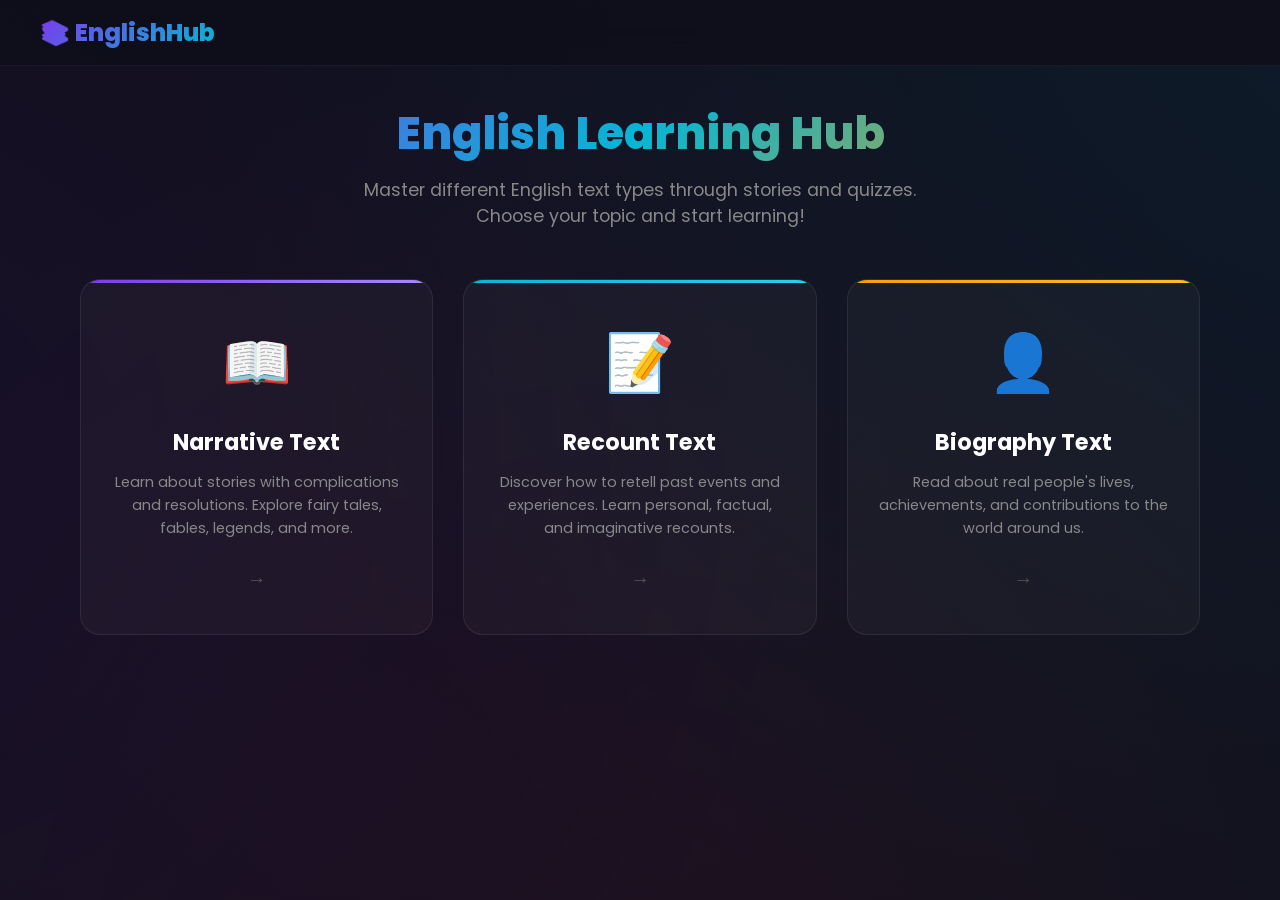
==== commit fa04a81b: "di rombak besarr besaran" ====
--- a/index.html
+++ b/index.html
@@ -1,1053 +1,92 @@
 <!DOCTYPE html>
 <html lang="en">
 <head>
-  <meta charset="UTF-8" />
-  <meta name="viewport" content="width=device-width, initial-scale=1.0"/>
-  <title>English Text Types</title>
-  <link href="https://fonts.googleapis.com/css2?family=Playfair+Display:wght@400;700;900&family=DM+Sans:wght@300;400;500&display=swap" rel="stylesheet"/>
-  <style>
-    *, *::before, *::after { box-sizing: border-box; margin: 0; padding: 0; }
-
-    :root {
-      --ink: #1a1a2e;
-      --cream: #f7f3ee;
-      --gold: #c9a84c;
-      --rust: #c0522a;
-      --teal: #2a6b72;
-      --light: #fdf9f4;
-    }
-
-    html { scroll-behavior: smooth; }
-
-    body {
-      font-family: 'DM Sans', sans-serif;
-      background: var(--light);
-      color: var(--ink);
-      overflow-x: hidden;
-    }
-
-    /* ── HERO ── */
-    header {
-      position: relative;
-      min-height: 100vh;
-      display: flex;
-      flex-direction: column;
-      justify-content: center;
-      align-items: center;
-      text-align: center;
-      padding: 60px 24px 80px;
-      background: var(--ink);
-      overflow: hidden;
-    }
-
-    header::before {
-      content: '';
-      position: absolute;
-      inset: 0;
-      background:
-        radial-gradient(ellipse 80% 60% at 20% 80%, rgba(201,168,76,0.18) 0%, transparent 60%),
-        radial-gradient(ellipse 60% 50% at 80% 20%, rgba(42,107,114,0.22) 0%, transparent 60%);
-    }
-
-    .hero-label {
-      font-family: 'DM Sans', sans-serif;
-      font-size: 11px;
-      font-weight: 500;
-      letter-spacing: 4px;
-      text-transform: uppercase;
-      color: var(--gold);
-      margin-bottom: 24px;
-      opacity: 0;
-      animation: fadeUp 0.7s 0.2s ease forwards;
-    }
-
-    header h1 {
-      font-family: 'Playfair Display', serif;
-      font-size: clamp(48px, 9vw, 100px);
-      font-weight: 900;
-      color: var(--cream);
-      line-height: 1.0;
-      letter-spacing: -2px;
-      opacity: 0;
-      animation: fadeUp 0.8s 0.4s ease forwards;
-    }
-
-    header h1 span {
-      color: var(--gold);
-      font-style: italic;
-    }
-
-    .hero-sub {
-      max-width: 520px;
-      margin-top: 28px;
-      font-size: 17px;
-      font-weight: 300;
-      color: rgba(247,243,238,0.65);
-      line-height: 1.7;
-      opacity: 0;
-      animation: fadeUp 0.8s 0.6s ease forwards;
-    }
-
-    .hero-scroll {
-      position: absolute;
-      bottom: 36px;
-      left: 50%;
-      transform: translateX(-50%);
-      display: flex;
-      flex-direction: column;
-      align-items: center;
-      gap: 8px;
-      color: rgba(247,243,238,0.4);
-      font-size: 11px;
-      letter-spacing: 3px;
-      text-transform: uppercase;
-      opacity: 0;
-      animation: fadeUp 0.8s 1s ease forwards;
-    }
-
-    .scroll-line {
-      width: 1px;
-      height: 48px;
-      background: linear-gradient(to bottom, rgba(201,168,76,0.8), transparent);
-      animation: scrollPulse 1.8s infinite;
-    }
-
-    /* ── NAV STRIP ── */
-    nav {
-      position: sticky;
-      top: 0;
-      z-index: 100;
-      background: rgba(247,243,238,0.95);
-      backdrop-filter: blur(12px);
-      border-bottom: 1px solid rgba(26,26,46,0.08);
-      display: flex;
-      justify-content: center;
-      gap: 0;
-    }
-
-    nav a {
-      display: inline-block;
-      padding: 16px 32px;
-      font-size: 12px;
-      font-weight: 500;
-      letter-spacing: 2px;
-      text-transform: uppercase;
-      text-decoration: none;
-      color: var(--ink);
-      border-bottom: 2px solid transparent;
-      transition: color 0.2s, border-color 0.2s;
-    }
-
-    nav a:hover { color: var(--gold); border-bottom-color: var(--gold); }
-
-    /* ── CARDS SECTION ── */
-    .cards-section {
-      padding: 100px 24px 80px;
-      max-width: 1160px;
-      margin: 0 auto;
-    }
-
-    .section-header {
-      text-align: center;
-      margin-bottom: 64px;
-    }
-
-    .section-header .eyebrow {
-      font-size: 11px;
-      letter-spacing: 4px;
-      text-transform: uppercase;
-      color: var(--gold);
-      margin-bottom: 12px;
-    }
-
-    .section-header h2 {
-      font-family: 'Playfair Display', serif;
-      font-size: clamp(32px, 5vw, 52px);
-      font-weight: 700;
-      color: var(--ink);
-      line-height: 1.15;
-    }
-
-    .cards-grid {
-      display: grid;
-      grid-template-columns: repeat(auto-fit, minmax(300px, 1fr));
-      gap: 28px;
-    }
-
-    .card {
-      position: relative;
-      background: white;
-      border-radius: 4px;
-      overflow: hidden;
-      box-shadow: 0 2px 20px rgba(26,26,46,0.06);
-      transition: transform 0.3s ease, box-shadow 0.3s ease;
-      cursor: pointer;
-      text-decoration: none;
-      color: inherit;
-      display: block;
-    }
-
-    .card:hover {
-      transform: translateY(-8px);
-      box-shadow: 0 16px 48px rgba(26,26,46,0.14);
-    }
-
-    .card-accent {
-      height: 5px;
-      width: 100%;
-    }
-
-    .card--narrative .card-accent { background: var(--gold); }
-    .card--recount   .card-accent { background: var(--rust); }
-    .card--biography .card-accent { background: var(--teal); }
-
-    .card-body {
-      padding: 36px 32px 32px;
-    }
-
-    .card-number {
-      font-family: 'Playfair Display', serif;
-      font-size: 64px;
-      font-weight: 900;
-      line-height: 1;
-      margin-bottom: 16px;
-      opacity: 0.07;
-      position: absolute;
-      right: 24px;
-      top: 20px;
-    }
-
-    .card--narrative .card-number { color: var(--gold); }
-    .card--recount   .card-number { color: var(--rust); }
-    .card--biography .card-number { color: var(--teal); }
-
-    .card-tag {
-      display: inline-block;
-      font-size: 10px;
-      letter-spacing: 3px;
-      text-transform: uppercase;
-      font-weight: 500;
-      padding: 4px 10px;
-      border-radius: 2px;
-      margin-bottom: 18px;
-    }
-
-    .card--narrative .card-tag { background: rgba(201,168,76,0.12); color: #8b6d1e; }
-    .card--recount   .card-tag { background: rgba(192,82,42,0.10); color: #8b3a1e; }
-    .card--biography .card-tag { background: rgba(42,107,114,0.10); color: #1a5560; }
-
-    .card-body h3 {
-      font-family: 'Playfair Display', serif;
-      font-size: 26px;
-      font-weight: 700;
-      margin-bottom: 14px;
-      line-height: 1.25;
-    }
-
-    .card-body p {
-      font-size: 15px;
-      line-height: 1.7;
-      color: rgba(26,26,46,0.6);
-      margin-bottom: 28px;
-    }
-
-    .card-cta {
-      display: inline-flex;
-      align-items: center;
-      gap: 8px;
-      font-size: 12px;
-      font-weight: 500;
-      letter-spacing: 1.5px;
-      text-transform: uppercase;
-      text-decoration: none;
-      transition: gap 0.2s;
-    }
-
-    .card--narrative .card-cta { color: #8b6d1e; }
-    .card--recount   .card-cta { color: #8b3a1e; }
-    .card--biography .card-cta { color: #1a5560; }
-
-    .card:hover .card-cta { gap: 14px; }
-
-    /* ── DETAIL SECTIONS ── */
-    .detail-section {
-      padding: 100px 24px;
-      max-width: 860px;
-      margin: 0 auto;
-      border-top: 1px solid rgba(26,26,46,0.07);
-    }
-
-    .detail-eyebrow {
-      font-size: 11px;
-      letter-spacing: 4px;
-      text-transform: uppercase;
-      font-weight: 500;
-      margin-bottom: 16px;
-    }
-
-    .narrative-eye  { color: #8b6d1e; }
-    .recount-eye    { color: #8b3a1e; }
-    .biography-eye  { color: #1a5560; }
-
-    .detail-section h2 {
-      font-family: 'Playfair Display', serif;
-      font-size: clamp(34px, 5vw, 54px);
-      font-weight: 700;
-      line-height: 1.1;
-      margin-bottom: 36px;
-    }
-
-    .detail-section p {
-      font-size: 17px;
-      line-height: 1.85;
-      color: rgba(26,26,46,0.75);
-      margin-bottom: 24px;
-    }
-
-    .info-grid {
-      display: grid;
-      grid-template-columns: 1fr 1fr;
-      gap: 20px;
-      margin: 40px 0;
-    }
-
-    @media(max-width: 560px) { .info-grid { grid-template-columns: 1fr; } }
-
-    .info-box {
-      padding: 24px;
-      border-radius: 4px;
-      border-left: 3px solid;
-    }
-
-    .info-box.gold-box   { background: rgba(201,168,76,0.07);  border-color: var(--gold); }
-    .info-box.rust-box   { background: rgba(192,82,42,0.07);   border-color: var(--rust); }
-    .info-box.teal-box   { background: rgba(42,107,114,0.07);  border-color: var(--teal); }
-
-    .info-box h4 {
-      font-family: 'Playfair Display', serif;
-      font-size: 15px;
-      font-weight: 700;
-      margin-bottom: 10px;
-    }
-
-    .info-box ul {
-      padding-left: 18px;
-    }
-
-    .info-box ul li {
-      font-size: 14px;
-      line-height: 1.7;
-      color: rgba(26,26,46,0.7);
-      margin-bottom: 4px;
-    }
-
-    /* ── EXAMPLE BOX ── */
-    .example-box {
-      margin: 40px 0;
-      background: var(--ink);
-      border-radius: 4px;
-      padding: 36px 40px;
-      color: var(--cream);
-      position: relative;
-      overflow: hidden;
-    }
-
-    .example-box::before {
-      content: '"';
-      position: absolute;
-      top: -10px;
-      left: 20px;
-      font-family: 'Playfair Display', serif;
-      font-size: 180px;
-      line-height: 1;
-      color: rgba(255,255,255,0.04);
-    }
-
-    .example-label {
-      font-size: 10px;
-      letter-spacing: 3px;
-      text-transform: uppercase;
-      color: var(--gold);
-      margin-bottom: 16px;
-    }
-
-    .example-box p {
-      font-size: 15px;
-      line-height: 1.9;
-      color: rgba(247,243,238,0.8);
-      margin-bottom: 0;
-    }
-
-    /* ── STRUCTURE TABLE ── */
-    .struct-table {
-      width: 100%;
-      border-collapse: collapse;
-      margin: 36px 0;
-      font-size: 15px;
-    }
-
-    .struct-table th {
-      text-align: left;
-      padding: 12px 16px;
-      font-size: 11px;
-      letter-spacing: 2px;
-      text-transform: uppercase;
-      background: var(--ink);
-      color: var(--cream);
-      font-weight: 500;
-    }
-
-    .struct-table td {
-      padding: 14px 16px;
-      border-bottom: 1px solid rgba(26,26,46,0.07);
-      vertical-align: top;
-      line-height: 1.6;
-      color: rgba(26,26,46,0.75);
-    }
-
-    .struct-table tr:last-child td { border-bottom: none; }
-    .struct-table tr:nth-child(even) td { background: rgba(26,26,46,0.02); }
-
-    .struct-table td:first-child {
-      font-weight: 500;
-      color: var(--ink);
-      white-space: nowrap;
-    }
-
-    /* ── FOOTER ── */
-    footer {
-      background: var(--ink);
-      color: rgba(247,243,238,0.5);
-      text-align: center;
-      padding: 48px 24px;
-      font-size: 13px;
-      line-height: 1.8;
-    }
-
-    footer strong { color: var(--gold); font-family: 'Playfair Display', serif; }
-
-    /* ── ANIMATIONS ── */
-    @keyframes fadeUp {
-      from { opacity: 0; transform: translateY(28px); }
-      to   { opacity: 1; transform: translateY(0); }
-    }
-
-    @keyframes scrollPulse {
-      0%, 100% { opacity: 0.4; }
-      50%       { opacity: 1; }
-    }
-
-    .reveal {
-      opacity: 0;
-      transform: translateY(24px);
-      transition: opacity 0.7s ease, transform 0.7s ease;
-    }
-
-    .reveal.visible {
-      opacity: 1;
-      transform: none;
-    }
-
-    /* ── QUIZ ── */
-    .quiz-section {
-      margin-top: 60px;
-      padding-top: 48px;
-      border-top: 2px dashed rgba(26,26,46,0.1);
-    }
-
-    .quiz-section h3 {
-      font-family: 'Playfair Display', serif;
-      font-size: 28px;
-      font-weight: 700;
-      margin-bottom: 8px;
-    }
-
-    .quiz-section .quiz-desc {
-      font-size: 15px;
-      color: rgba(26,26,46,0.55);
-      margin-bottom: 28px;
-    }
-
-    .story-box {
-      background: #fff;
-      border-radius: 6px;
-      border-left: 4px solid;
-      padding: 28px 32px;
-      margin-bottom: 36px;
-      box-shadow: 0 2px 12px rgba(26,26,46,0.06);
-      font-size: 15px;
-      line-height: 1.85;
-      color: rgba(26,26,46,0.78);
-    }
-
-    .story-box strong { color: var(--ink); }
-
-    .story-box.gold-story { border-color: var(--gold); }
-    .story-box.rust-story { border-color: var(--rust); }
-    .story-box.teal-story { border-color: var(--teal); }
-
-    .story-label {
-      font-size: 10px;
-      letter-spacing: 3px;
-      text-transform: uppercase;
-      font-weight: 600;
-      margin-bottom: 14px;
-    }
-
-    .story-box.gold-story .story-label { color: #8b6d1e; }
-    .story-box.rust-story .story-label { color: #8b3a1e; }
-    .story-box.teal-story .story-label { color: #1a5560; }
-
-    .quiz-list { display: flex; flex-direction: column; gap: 20px; }
-
-    .quiz-item {
-      background: #fff;
-      border-radius: 6px;
-      padding: 24px 28px;
-      box-shadow: 0 2px 10px rgba(26,26,46,0.05);
-    }
-
-    .quiz-item .q-text {
-      font-size: 15px;
-      font-weight: 500;
-      color: var(--ink);
-      margin-bottom: 14px;
-      line-height: 1.55;
-    }
-
-    .q-num {
-      display: inline-block;
-      width: 26px;
-      height: 26px;
-      border-radius: 50%;
-      font-size: 12px;
-      font-weight: 700;
-      text-align: center;
-      line-height: 26px;
-      margin-right: 10px;
-      color: white;
-      flex-shrink: 0;
-    }
-
-    .quiz-item.gold-q .q-num { background: var(--gold); }
-    .quiz-item.rust-q .q-num { background: var(--rust); }
-    .quiz-item.teal-q .q-num { background: var(--teal); }
-
-    .options { display: flex; flex-direction: column; gap: 8px; }
-
-    .opt-btn {
-      display: block;
-      width: 100%;
-      text-align: left;
-      padding: 11px 16px;
-      border-radius: 4px;
-      border: 1.5px solid rgba(26,26,46,0.12);
-      background: transparent;
-      font-family: 'DM Sans', sans-serif;
-      font-size: 14px;
-      cursor: pointer;
-      transition: all 0.18s ease;
-      color: var(--ink);
-    }
-
-    .opt-btn:hover:not(:disabled) { background: rgba(26,26,46,0.04); border-color: rgba(26,26,46,0.28); }
-
-    .opt-btn.correct  { background: #d4edda; border-color: #28a745; color: #145523; font-weight: 500; }
-    .opt-btn.wrong    { background: #fde8e8; border-color: #dc3545; color: #7a1b1b; }
-    .opt-btn.reveal-correct { background: #d4edda; border-color: #28a745; color: #145523; }
-    .opt-btn:disabled { cursor: default; }
-
-    .feedback {
-      margin-top: 10px;
-      font-size: 13px;
-      font-weight: 500;
-      padding: 8px 12px;
-      border-radius: 4px;
-      display: none;
-    }
-
-    .feedback.show { display: block; }
-    .feedback.ok  { background: #d4edda; color: #145523; }
-    .feedback.err { background: #fde8e8; color: #7a1b1b; }
-
-    .quiz-result {
-      margin-top: 28px;
-      padding: 24px 28px;
-      border-radius: 6px;
-      text-align: center;
-      display: none;
-    }
-
-    .quiz-result.show { display: block; }
-    .quiz-result .score-num {
-      font-family: 'Playfair Display', serif;
-      font-size: 52px;
-      font-weight: 900;
-      line-height: 1;
-    }
-
-    .quiz-result p { margin-top: 8px; font-size: 15px; }
-
-    .quiz-result.gold-res { background: rgba(201,168,76,0.12); }
-    .quiz-result.rust-res { background: rgba(192,82,42,0.10); }
-    .quiz-result.teal-res { background: rgba(42,107,114,0.10); }
-
-    .quiz-result.gold-res .score-num { color: #8b6d1e; }
-    .quiz-result.rust-res .score-num { color: #8b3a1e; }
-    .quiz-result.teal-res .score-num { color: #1a5560; }
-
-    .submit-btn {
-      margin-top: 24px;
-      padding: 14px 36px;
-      border: none;
-      border-radius: 4px;
-      font-family: 'DM Sans', sans-serif;
-      font-size: 13px;
-      font-weight: 600;
-      letter-spacing: 1.5px;
-      text-transform: uppercase;
-      cursor: pointer;
-      transition: opacity 0.2s;
-      color: white;
-    }
-
-    .submit-btn:hover { opacity: 0.85; }
-    .submit-btn.gold-btn { background: var(--gold); }
-    .submit-btn.rust-btn { background: var(--rust); }
-    .submit-btn.teal-btn { background: var(--teal); }
-
-    .reset-btn {
-      margin-top: 12px;
-      padding: 10px 28px;
-      border-radius: 4px;
-      border: 1.5px solid rgba(26,26,46,0.2);
-      background: transparent;
-      font-family: 'DM Sans', sans-serif;
-      font-size: 12px;
-      font-weight: 500;
-      letter-spacing: 1px;
-      text-transform: uppercase;
-      cursor: pointer;
-      color: var(--ink);
-      transition: background 0.2s;
-    }
-
-    .reset-btn:hover { background: rgba(26,26,46,0.05); }
-  </style>
+    <meta charset="UTF-8">
+    <meta name="viewport" content="width=device-width, initial-scale=1.0">
+    <title>English Learning Hub</title>
+    <link rel="stylesheet" href="style.css">
 </head>
 <body>
+    <nav class="navbar">
+        <div class="logo">📚 EnglishHub</div>
+    </nav>
 
-<!-- ═══ HERO ═══ -->
-<header>
-  <p class="hero-label">English Learning</p>
-  <h1>Text <span>Types</span></h1>
-  <p class="hero-sub">Master three essential forms of English writing — Narrative, Recount, and Short Biography — through clear explanations and real examples.</p>
-  <div class="hero-scroll">
-    <div class="scroll-line"></div>
-    Explore
-  </div>
-</header>
+    <div class="container">
+        <div class="home-title">
+            <h1>English Learning Hub</h1>
+            <p>Master different English text types through stories and quizzes. Choose your topic and start learning!</p>
+        </div>
 
-<!-- ═══ NAV ═══ -->
-<nav>
-  <a href="#cards">Overview</a>
-  <a href="#narrative">Narrative</a>
-  <a href="#recount">Recount</a>
-  <a href="#biography">Biography</a>
-</nav>
+        <div class="cards-container">
+            <div class="card" onclick="showImageAndNavigate('narrative')">
+                <div class="card-icon">📖</div>
+                <h3>Narrative Text</h3>
+                <p>Learn about stories with complications and resolutions. Explore fairy tales, fables, legends, and more.</p>
+                <div class="card-arrow">→</div>
+            </div>
 
-<!-- ═══ CARDS GRID ═══ -->
-<section class="cards-section" id="cards">
-  <div class="section-header reveal">
-    <p class="eyebrow">Three Text Types</p>
-    <h2>Choose a topic to explore</h2>
-  </div>
-  <div class="cards-grid">
+            <div class="card" onclick="showImageAndNavigate('recount')">
+                <div class="card-icon">📝</div>
+                <h3>Recount Text</h3>
+                <p>Discover how to retell past events and experiences. Learn personal, factual, and imaginative recounts.</p>
+                <div class="card-arrow">→</div>
+            </div>
 
-    <!-- Card 1 -->
-    <a href="#narrative" class="card card--narrative reveal">
-      <div class="card-accent"></div>
-      <div class="card-body">
-        <div class="card-number">01</div>
-        <span class="card-tag">Imaginative</span>
-        <h3>Narrative Text</h3>
-        <p>A story-driven text type that entertains through conflict, characters, and resolution — the art of crafting compelling tales.</p>
-        <span class="card-cta">Learn more →</span>
-      </div>
-    </a>
+            <div class="card" onclick="showImageAndNavigate('biography')">
+                <div class="card-icon">👤</div>
+                <h3>Biography Text</h3>
+                <p>Read about real people's lives, achievements, and contributions to the world around us.</p>
+                <div class="card-arrow">→</div>
+            </div>
+        </div>
+    </div>
 
-    <!-- Card 2 -->
-    <a href="#recount" class="card card--recount reveal">
-      <div class="card-accent"></div>
-      <div class="card-body">
-        <div class="card-number">02</div>
-        <span class="card-tag">Factual</span>
-        <h3>Recount Text</h3>
-        <p>A retelling of past events in chronological order — reliving personal experiences, adventures, or historical moments.</p>
-        <span class="card-cta">Learn more →</span>
-      </div>
-    </a>
+    <!-- Image Modal -->
+    <div id="imageModal" class="modal">
+        <div class="modal-content">
+            <span class="close" onclick="closeModal()">&times;</span>
+            <img id="modalImage" src="" alt="Character Image">
+            <h3 id="modalTitle"></h3>
+            <button class="continue-btn" onclick="continueToExplanation()">Continue →</button>
+        </div>
+    </div>
 
-    <!-- Card 3 -->
-    <a href="#biography" class="card card--biography reveal">
-      <div class="card-accent"></div>
-      <div class="card-body">
-        <div class="card-number">03</div>
-        <span class="card-tag">Biographical</span>
-        <h3>Short Biography</h3>
-        <p>A concise account of someone's life — capturing key achievements, influences, and the legacy of a real person.</p>
-        <span class="card-cta">Learn more →</span>
-      </div>
-    </a>
+    <script src="script.js"></script>
+    <script>
+        let selectedType = '';
+        const imageMap = {
+            'narrative': 'nakano1.jpg',
+            'recount': 'nakano2.jpg',
+            'biography': 'nakano3.jpg'
+        };
 
-  </div>
-</section>
+        function showImageAndNavigate(type) {
+            selectedType = type;
+            const modal = document.getElementById('imageModal');
+            const img = document.getElementById('modalImage');
+            const title = document.getElementById('modalTitle');
+            
+            img.src = imageMap[type];
+            title.textContent = type.charAt(0).toUpperCase() + type.slice(1) + ' Text';
+            modal.style.display = 'flex';
+        }
 
-<!-- ═══ NARRATIVE ═══ -->
-<section class="detail-section" id="narrative">
-  <p class="detail-eyebrow narrative-eye reveal">Text Type 01</p>
-  <h2 class="reveal">Narrative Text</h2>
+        function closeModal() {
+            document.getElementById('imageModal').style.display = 'none';
+        }
 
-  <p class="reveal"><strong>Narrative text</strong> is a type of text that tells a story to entertain, inspire, or convey a moral lesson. It involves characters, a setting, and a sequence of events that build toward a climax and resolution.</p>
+        function continueToExplanation() {
+            closeModal();
+            window.location.href = selectedType + '-explanation.html';
+        }
 
-  <p class="reveal">The main purpose of narrative text is <em>to amuse or entertain the reader</em> while sometimes delivering an implicit message or lesson. It is one of the most common text types found in literature, films, and everyday storytelling.</p>
-
-  <div class="info-grid reveal">
-    <div class="info-box gold-box">
-      <h4>🏗️ Generic Structure</h4>
-      <ul>
-        <li><strong>Orientation</strong> — Who, when, where</li>
-        <li><strong>Complication</strong> — Problem arises</li>
-        <li><strong>Resolution</strong> — Problem solved</li>
-        <li><strong>Reorientation</strong> — Optional ending</li>
-      </ul>
-    </div>
-    <div class="info-box gold-box">
-      <h4>✏️ Language Features</h4>
-      <ul>
-        <li>Past tense verbs</li>
-        <li>Time connectives (then, after, suddenly)</li>
-        <li>Descriptive adjectives</li>
-        <li>Direct & indirect speech</li>
-        <li>Action & mental verbs</li>
-      </ul>
-    </div>
-  </div>
-
-  <table class="struct-table reveal">
-    <tr><th>Part</th><th>Function</th><th>Example Opening</th></tr>
-    <tr><td>Orientation</td><td>Introduces characters & setting</td><td>"Once upon a time, in a small village…"</td></tr>
-    <tr><td>Complication</td><td>Presents the central conflict</td><td>"One day, a fierce dragon appeared…"</td></tr>
-    <tr><td>Resolution</td><td>Resolves the conflict</td><td>"Together, they found a way to defeat it…"</td></tr>
-    <tr><td>Reorientation</td><td>Closing moral or reflection</td><td>"From that day on, the village lived in peace."</td></tr>
-  </table>
-
-  <div class="example-box reveal">
-    <p class="example-label">📖 Short Example</p>
-    <p><strong>The Lost Key</strong><br><br>
-    <em>Orientation:</em> One cold winter evening, a young girl named Lila was walking home through the forest.<br><br>
-    <em>Complication:</em> Suddenly, she realised she had lost the key to her house. The wind was howling and darkness fell quickly. She searched everywhere but could not find it.<br><br>
-    <em>Resolution:</em> Just as she was about to give up, a friendly fox appeared and led her back to the path where the key had fallen. With a grateful heart, Lila ran home safely.<br><br>
-    <em>Reorientation:</em> She never forgot that kindness can come from the most unexpected places.</p>
-  </div>
-
-  <!-- QUIZ NARRATIVE -->
-  <div class="quiz-section reveal">
-    <h3>📝 Quiz — Narrative Text</h3>
-    <p class="quiz-desc">Read the story below, then answer 10 questions. Click an option to see if you're correct!</p>
-    <div class="story-box gold-story">
-      <p class="story-label">📖 Read this story</p>
-      <p><strong>The Brave Little Turtle</strong></p><br>
-      <p>Once upon a time, in a peaceful lake surrounded by tall trees, there lived a small turtle named Timo. Unlike the other turtles who were content to stay close to the shore, Timo always dreamed of exploring the deep end of the lake.</p><br>
-      <p>One day, Timo finally decided to swim toward the deep water. However, halfway through, a strong current pulled him far from his home. He struggled against the waves but could not find his way back. The other turtles watched from the shore, too afraid to help.</p><br>
-      <p>Just when Timo was exhausted and about to give up, an old wise fish named Coral appeared. "Follow the direction of the reeds," she said calmly. Timo trusted her advice and slowly swam in that direction. After a long struggle, he finally reached the shore safely.</p><br>
-      <p>From that day on, Timo became the most respected turtle in the lake, and he always reminded others that courage, combined with wisdom, can overcome any obstacle.</p>
-    </div>
-    <div class="quiz-list" id="quiz-narrative"></div>
-    <button class="submit-btn gold-btn" onclick="submitQuiz('narrative')">Check My Score</button>
-    <button class="reset-btn" onclick="resetQuiz('narrative')">Reset Quiz</button>
-    <div class="quiz-result gold-res" id="result-narrative">
-      <div class="score-num" id="score-narrative"></div>
-      <p id="msg-narrative"></p>
-    </div>
-  </div>
-</section>
-
-<!-- ═══ RECOUNT ═══ -->
-<section class="detail-section" id="recount">
-  <p class="detail-eyebrow recount-eye reveal">Text Type 02</p>
-  <h2 class="reveal">Recount Text</h2>
-
-  <p class="reveal"><strong>Recount text</strong> retells past events or experiences in the order they happened. Unlike narrative text, it does not necessarily involve a conflict or complication — the main goal is simply to <em>inform or entertain</em> by revisiting what occurred.</p>
-
-  <p class="reveal">Recount texts can be personal (diary entries, holiday stories), factual (historical events, news reports), or imaginative. The language is typically clear, chronological, and written in the past tense.</p>
-
-  <div class="info-grid reveal">
-    <div class="info-box rust-box">
-      <h4>🏗️ Generic Structure</h4>
-      <ul>
-        <li><strong>Orientation</strong> — Who, when, where, why</li>
-        <li><strong>Events</strong> — Sequence of what happened</li>
-        <li><strong>Reorientation</strong> — Closing thought or reflection</li>
-      </ul>
-    </div>
-    <div class="info-box rust-box">
-      <h4>✏️ Language Features</h4>
-      <ul>
-        <li>Simple past tense</li>
-        <li>Time connectives (first, then, next, finally)</li>
-        <li>First-person (I, we) for personal recount</li>
-        <li>Third-person for factual recount</li>
-        <li>Specific participants</li>
-      </ul>
-    </div>
-  </div>
-
-  <table class="struct-table reveal">
-    <tr><th>Part</th><th>Function</th><th>Example</th></tr>
-    <tr><td>Orientation</td><td>Sets the scene</td><td>"Last Saturday, my family and I visited Bromo Volcano."</td></tr>
-    <tr><td>Event 1</td><td>First thing that happened</td><td>"We woke up at 3 AM and started the hike."</td></tr>
-    <tr><td>Event 2</td><td>Next event in sequence</td><td>"At sunrise, we reached the viewpoint."</td></tr>
-    <tr><td>Reorientation</td><td>Personal reflection</td><td>"It was an unforgettable experience."</td></tr>
-  </table>
-
-  <div class="example-box reveal">
-    <p class="example-label">📖 Short Example</p>
-    <p><strong>My Trip to Bromo</strong><br><br>
-    <em>Orientation:</em> Last month, my family and I decided to visit Mount Bromo in East Java. We were very excited as it was our first trip there.<br><br>
-    <em>Events:</em> We left home at midnight and arrived at the parking area at 3 AM. First, we rode a jeep through the sea of sand. Then, we climbed the stairs to the crater's edge. The smoke and the smell of sulfur made the experience truly dramatic.<br><br>
-    <em>Reorientation:</em> Watching the sunrise over the volcanic landscape was breathtaking. I will never forget that magical morning as long as I live.</p>
-  </div>
-
-  <!-- QUIZ RECOUNT -->
-  <div class="quiz-section reveal">
-    <h3>📝 Quiz — Recount Text</h3>
-    <p class="quiz-desc">Read the recount below, then answer 10 questions!</p>
-    <div class="story-box rust-story">
-      <p class="story-label">📖 Read this recount</p>
-      <p><strong>My First Day at a New School</strong></p><br>
-      <p>Last Monday was my first day at SMP Nusantara, a school I had just transferred to after my family moved to a new city. I felt very nervous that morning as I put on my new uniform.</p><br>
-      <p>First, my mother drove me to school. When I arrived, the security guard greeted me kindly and showed me to my classroom. My homeroom teacher, Mr. Hendra, introduced me to the class in front of everyone, which made my face turn red.</p><br>
-      <p>During the break, a girl named Sari approached me and invited me to eat lunch with her group of friends. They were very welcoming and funny. We talked about our favourite subjects and hobbies. I found out that two of them also loved playing badminton, just like me.</p><br>
-      <p>By the end of the day, I no longer felt like a stranger. I went home smiling, grateful that my first day had turned out so much better than I had expected.</p>
-    </div>
-    <div class="quiz-list" id="quiz-recount"></div>
-    <button class="submit-btn rust-btn" onclick="submitQuiz('recount')">Check My Score</button>
-    <button class="reset-btn" onclick="resetQuiz('recount')">Reset Quiz</button>
-    <div class="quiz-result rust-res" id="result-recount">
-      <div class="score-num" id="score-recount"></div>
-      <p id="msg-recount"></p>
-    </div>
-  </div>
-</section>
-
-<!-- ═══ SHORT BIOGRAPHY ═══ -->
-<section class="detail-section" id="biography">
-  <p class="detail-eyebrow biography-eye reveal">Text Type 03</p>
-  <h2 class="reveal">Short Biography</h2>
-
-  <p class="reveal">A <strong>short biography</strong> is a brief written account of a real person's life. It highlights the key facts, achievements, and contributions that made the person notable. The text is factual, informative, and usually written in the third person.</p>
-
-  <p class="reveal">Short biographies are commonly found in encyclopedias, school textbooks, and official profiles. They aim to <em>inform the reader</em> about who the person is, what they accomplished, and why they are remembered.</p>
-
-  <div class="info-grid reveal">
-    <div class="info-box teal-box">
-      <h4>🏗️ Generic Structure</h4>
-      <ul>
-        <li><strong>Introduction</strong> — Who the person is</li>
-        <li><strong>Life Events</strong> — Childhood, education, career</li>
-        <li><strong>Achievements</strong> — Notable contributions</li>
-        <li><strong>Conclusion</strong> — Legacy or summary</li>
-      </ul>
-    </div>
-    <div class="info-box teal-box">
-      <h4>✏️ Language Features</h4>
-      <ul>
-        <li>Third-person pronouns (he, she, they)</li>
-        <li>Simple past tense</li>
-        <li>Factual & descriptive language</li>
-        <li>Dates and specific details</li>
-        <li>Action verbs (founded, won, inspired)</li>
-      </ul>
-    </div>
-  </div>
-
-  <table class="struct-table reveal">
-    <tr><th>Part</th><th>Function</th><th>Example</th></tr>
-    <tr><td>Introduction</td><td>Identify the subject</td><td>"R.A. Kartini was an Indonesian national hero."</td></tr>
-    <tr><td>Life Events</td><td>Key moments of their life</td><td>"She was born in Jepara on April 21, 1879."</td></tr>
-    <tr><td>Achievements</td><td>What they accomplished</td><td>"She pioneered education for Indonesian women."</td></tr>
-    <tr><td>Conclusion</td><td>Lasting legacy</td><td>"Her struggle is commemorated every April 21st."</td></tr>
-  </table>
-
-  <div class="example-box reveal">
-    <p class="example-label">📖 Short Example</p>
-    <p><strong>R.A. Kartini</strong><br><br>
-    <em>Introduction:</em> Raden Ajeng Kartini was one of Indonesia's most celebrated national heroes, widely known for her advocacy for women's rights and education.<br><br>
-    <em>Life Events:</em> She was born on April 21, 1879, in Jepara, Central Java. As a Javanese noblewoman, she had access to Dutch education, which was rare for women at the time. Through letters to Dutch friends, she expressed her progressive ideas about equality and freedom.<br><br>
-    <em>Achievements:</em> Kartini established a school for Javanese women in 1903, breaking social barriers of her era. Her letters were later compiled into a famous book, <em>Door Duisternis tot Licht</em> (From Darkness to Light).<br><br>
-    <em>Conclusion:</em> Kartini passed away in 1904, but her legacy lives on. Her birthday, April 21st, is celebrated as Kartini Day throughout Indonesia, honoring her lasting contribution to women's empowerment.</p>
-  </div>
-
-  <!-- QUIZ BIOGRAPHY -->
-  <div class="quiz-section reveal">
-    <h3>📝 Quiz — Short Biography</h3>
-    <p class="quiz-desc">Read the biography below, then answer 10 questions!</p>
-    <div class="story-box teal-story">
-      <p class="story-label">📖 Read this biography</p>
-      <p><strong>Habibie — The Father of Indonesian Technology</strong></p><br>
-      <p>Bacharuddin Jusuf Habibie was born on June 25, 1936, in Parepare, South Sulawesi. He was one of Indonesia's most brilliant minds and is widely regarded as the father of Indonesian aviation technology.</p><br>
-      <p>At a young age, Habibie showed exceptional talent in mathematics and science. He pursued his higher education in Germany, where he studied aeronautical engineering at RWTH Aachen University. He later earned his doctorate with the highest honours and worked for the German aerospace company Messerschmitt-Bölkow-Blohm (MBB) for many years.</p><br>
-      <p>In 1974, President Soeharto invited Habibie to return to Indonesia to help develop the nation's technology sector. He founded PT IPTN (now PT Dirgantara Indonesia), a national aircraft manufacturing company, and successfully produced the N250 aircraft — a remarkable achievement for a developing nation.</p><br>
-      <p>Habibie later became Indonesia's third President in 1998, following the resignation of Soeharto. During his presidency, he introduced democratic reforms and freedom of the press. He passed away on September 11, 2019, leaving behind a legacy of innovation, courage, and national pride.</p>
-    </div>
-    <div class="quiz-list" id="quiz-biography"></div>
-    <button class="submit-btn teal-btn" onclick="submitQuiz('biography')">Check My Score</button>
-    <button class="reset-btn" onclick="resetQuiz('biography')">Reset Quiz</button>
-    <div class="quiz-result teal-res" id="result-biography">
-      <div class="score-num" id="score-biography"></div>
-      <p id="msg-biography"></p>
-    </div>
-  </div>
-</section>
-
-<!-- ═══ FOOTER ═══ -->
-<footer>
-  <strong>English Text Types</strong><br>
-  Narrative · Recount · Short Biography<br><br>
-  <span style="font-size:12px;">An educational resource for English language learners</span>
-</footer>
-
-<script>
-  // ── QUIZ DATA ──────────────────────────────────────────────────────────────
-  const quizData = {
-    narrative: [
-      { q: "What type of text is 'The Brave Little Turtle'?", opts: ["Recount text", "Narrative text", "Short biography", "Descriptive text"], ans: 1, exp: "It is a narrative text because it tells a fictional story with characters, a complication, and a resolution." },
-      { q: "What was Timo's dream?", opts: ["To catch fish in the lake", "To leave the lake forever", "To explore the deep end of the lake", "To become the biggest turtle"], ans: 2, exp: "The text says Timo 'always dreamed of exploring the deep end of the lake'." },
-      { q: "What problem did Timo face in the story?", opts: ["He could not swim", "A strong current pulled him far from home", "He got lost in the forest", "The other turtles bullied him"], ans: 1, exp: "A strong current pulled Timo far from his home — this is the complication of the story." },
-      { q: "Who helped Timo find his way back?", opts: ["Another turtle", "A wise old fish named Coral", "His mother", "A kind bird"], ans: 1, exp: "An old wise fish named Coral appeared and gave him advice." },
-      { q: "What advice did Coral give Timo?", opts: ["Swim as fast as you can", "Follow the direction of the reeds", "Go back the way you came", "Ask the other turtles for help"], ans: 1, exp: "Coral said 'Follow the direction of the reeds'." },
-      { q: "What is the ORIENTATION part of this story?", opts: ["Timo struggled against the current", "Timo reached the shore safely", "Timo lived in a peaceful lake and dreamed of exploring", "Coral appeared and helped Timo"], ans: 2, exp: "The orientation introduces the setting (peaceful lake) and main character (Timo) at the beginning." },
-      { q: "What did the other turtles do when Timo was in trouble?", opts: ["They swam out to rescue him", "They called for help", "They watched from the shore, too afraid to help", "They warned him beforehand"], ans: 2, exp: "The text says 'The other turtles watched from the shore, too afraid to help'." },
-      { q: "What is the moral lesson of the story?", opts: ["Never swim alone", "Always stay near the shore", "Courage combined with wisdom overcomes any obstacle", "Fish are more helpful than turtles"], ans: 2, exp: "The reorientation states 'courage, combined with wisdom, can overcome any obstacle'." },
-      { q: "Which tense is mainly used in this narrative text?", opts: ["Present tense", "Future tense", "Past tense", "Present perfect tense"], ans: 2, exp: "Narrative texts use past tense verbs, e.g. 'lived', 'dreamed', 'pulled', 'appeared'." },
-      { q: "What is the RESOLUTION of this story?", opts: ["Timo decided to explore the deep water", "Coral appeared and gave advice", "Timo successfully reached the shore after following Coral's advice", "Timo became afraid of the water"], ans: 2, exp: "The resolution is when Timo followed Coral's advice and finally reached the shore safely." }
-    ],
-    recount: [
-      { q: "What type of text is 'My First Day at a New School'?", opts: ["Narrative text", "Short biography", "Recount text", "Procedure text"], ans: 2, exp: "It is a recount text — it retells past personal events in chronological order." },
-      { q: "Why did the writer transfer to a new school?", opts: ["The old school closed down", "The family moved to a new city", "The writer got expelled", "The writer won a scholarship"], ans: 1, exp: "The text states 'a school I had just transferred to after my family moved to a new city'." },
-      { q: "What is the orientation of this recount text?", opts: ["The writer ate lunch with new friends", "The writer was introduced to the class", "It was last Monday, the writer's first day at SMP Nusantara", "The writer went home smiling"], ans: 2, exp: "The orientation sets the scene: when (last Monday), where (SMP Nusantara), and why (new transfer student)." },
-      { q: "Who introduced the writer to the class?", opts: ["The security guard", "Sari", "Mr. Hendra the homeroom teacher", "The principal"], ans: 2, exp: "The text says 'My homeroom teacher, Mr. Hendra, introduced me to the class'." },
-      { q: "How did the writer feel when introduced in front of the class?", opts: ["Happy and proud", "Embarrassed — face turned red", "Angry and upset", "Confused and silent"], ans: 1, exp: "The text says 'which made my face turn red' — showing embarrassment." },
-      { q: "Who approached the writer during the break?", opts: ["Mr. Hendra", "The security guard", "A girl named Sari", "A boy named Budi"], ans: 2, exp: "A girl named Sari approached the writer and invited them to eat lunch." },
-      { q: "What shared hobby did the writer discover with two new friends?", opts: ["Playing chess", "Playing badminton", "Watching movies", "Singing"], ans: 1, exp: "The text says 'two of them also loved playing badminton, just like me'." },
-      { q: "What is the REORIENTATION of this recount text?", opts: ["First, my mother drove me to school", "I felt very nervous that morning", "I went home smiling, grateful the day went well", "Sari invited me to eat lunch"], ans: 2, exp: "The reorientation is the closing reflection: the writer went home smiling and grateful." },
-      { q: "What pronoun is mainly used in this personal recount?", opts: ["He / She", "We / They", "I / My", "You / Your"], ans: 2, exp: "Personal recounts use first-person pronouns. The text uses 'I', 'my', and 'me' throughout." },
-      { q: "Which word is a TIME CONNECTIVE used in this recount?", opts: ["However", "Because", "First", "Although"], ans: 2, exp: "'First' is a time connective that shows the sequence of events, which is a key language feature of recount texts." }
-    ],
-    biography: [
-      { q: "What type of text is 'Habibie — The Father of Indonesian Technology'?", opts: ["Narrative text", "Recount text", "Short biography", "Descriptive text"], ans: 2, exp: "It is a short biography — a factual account of a real person's life and achievements." },
-      { q: "When and where was Habibie born?", opts: ["June 25, 1936, in Jakarta", "June 25, 1936, in Parepare, South Sulawesi", "June 21, 1940, in Bandung", "September 11, 1936, in Makassar"], ans: 1, exp: "The text states he was born on June 25, 1936, in Parepare, South Sulawesi." },
-      { q: "Where did Habibie study aeronautical engineering?", opts: ["University of Indonesia", "MIT in the USA", "RWTH Aachen University in Germany", "Cambridge University in the UK"], ans: 2, exp: "He studied at RWTH Aachen University in Germany." },
-      { q: "What company did Habibie work for in Germany?", opts: ["Boeing", "Airbus", "Messerschmitt-Bölkow-Blohm (MBB)", "Lufthansa"], ans: 2, exp: "He worked for the German aerospace company Messerschmitt-Bölkow-Blohm (MBB)." },
-      { q: "What did Habibie found after returning to Indonesia?", opts: ["PT Garuda Indonesia", "PT IPTN (now PT Dirgantara Indonesia)", "Bank Negara Indonesia", "PT Telkom Indonesia"], ans: 1, exp: "He founded PT IPTN (now PT Dirgantara Indonesia), a national aircraft manufacturing company." },
-      { q: "What was the name of the aircraft produced by Habibie's company?", opts: ["N100", "N250", "Garuda-1", "Nusantara 500"], ans: 1, exp: "The text mentions 'the N250 aircraft' as a remarkable national achievement." },
-      { q: "Who invited Habibie to return to Indonesia in 1974?", opts: ["President Soekarno", "President Soeharto", "President Megawati", "President Wahid"], ans: 1, exp: "President Soeharto invited Habibie to return in 1974." },
-      { q: "Which president did Habibie succeed to become Indonesia's 3rd President?", opts: ["Soekarno", "Megawati", "Soeharto", "Abdurrahman Wahid"], ans: 2, exp: "He became president following the resignation of Soeharto in 1998." },
-      { q: "What is the main pronoun used in this short biography?", opts: ["I / Me", "You / Your", "We / Us", "He / His"], ans: 3, exp: "Short biographies use third-person pronouns. The text uses 'He' and 'His' throughout." },
-      { q: "When did Habibie pass away?", opts: ["June 25, 2019", "August 17, 2019", "September 11, 2019", "April 21, 2019"], ans: 2, exp: "The text says 'He passed away on September 11, 2019'." }
-    ]
-  };
-
-  // ── BUILD QUIZ ──────────────────────────────────────────────────────────────
-  const colorClass = { narrative: 'gold-q', recount: 'rust-q', biography: 'teal-q' };
-
-  function buildQuiz(type) {
-    const container = document.getElementById('quiz-' + type);
-    if (!container || container.children.length > 0) return;
-    quizData[type].forEach((item, i) => {
-      const div = document.createElement('div');
-      div.className = 'quiz-item ' + colorClass[type];
-      div.id = type + '-q' + i;
-      div.innerHTML = `
-        <div class="q-text"><span class="q-num">${i+1}</span>${item.q}</div>
-        <div class="options">
-          ${item.opts.map((o, j) => `<button class="opt-btn" onclick="answer('${type}',${i},${j})">${String.fromCharCode(65+j)}. ${o}</button>`).join('')}
-        </div>
-        <div class="feedback" id="fb-${type}-${i}"></div>`;
-      container.appendChild(div);
-    });
-  }
-
-  function answer(type, qi, chosen) {
-    const item = quizData[type][qi];
-    const qEl = document.getElementById(type + '-q' + qi);
-    const btns = qEl.querySelectorAll('.opt-btn');
-    const fb = document.getElementById('fb-' + type + '-' + qi);
-    btns.forEach(b => b.disabled = true);
-    btns[item.ans].classList.add('correct');
-    if (chosen !== item.ans) btns[chosen].classList.add('wrong');
-    fb.textContent = chosen === item.ans ? '✅ Correct! ' + item.exp : '❌ Wrong. ' + item.exp;
-    fb.className = 'feedback show ' + (chosen === item.ans ? 'ok' : 'err');
-  }
-
-  function submitQuiz(type) {
-    const items = quizData[type];
-    let score = 0;
-    items.forEach((item, i) => {
-      const qEl = document.getElementById(type + '-q' + i);
-      if (!qEl) return;
-      const btns = qEl.querySelectorAll('.opt-btn');
-      // count correct answers (btn has class 'correct' and was chosen correctly)
-      const fb = document.getElementById('fb-' + type + '-' + i);
-      if (fb && fb.textContent.startsWith('✅')) score++;
-      // highlight unanswered
-      if (!btns[0].disabled) {
-        btns.forEach(b => b.disabled = true);
-        btns[item.ans].classList.add('reveal-correct');
-        const fbEl = document.getElementById('fb-' + type + '-' + i);
-        fbEl.textContent = '⚠️ Unanswered. Correct: ' + item.exp;
-        fbEl.className = 'feedback show err';
-      }
-    });
-    const res = document.getElementById('result-' + type);
-    const scoreEl = document.getElementById('score-' + type);
-    const msgEl = document.getElementById('msg-' + type);
-    scoreEl.textContent = score + ' / 10';
-    const pct = score * 10;
-    msgEl.textContent = pct >= 80 ? '🎉 Excellent! You have a strong understanding of this text type.' :
-                        pct >= 60 ? '👍 Good job! Review the explanations above to improve further.' :
-                        '📚 Keep studying! Re-read the material and try again.';
-    res.classList.add('show');
-    res.scrollIntoView({ behavior: 'smooth', block: 'center' });
-  }
-
-  function resetQuiz(type) {
-    const container = document.getElementById('quiz-' + type);
-    container.innerHTML = '';
-    document.getElementById('result-' + type).classList.remove('show');
-    buildQuiz(type);
-  }
-
-  // Build all quizzes on load
-  window.addEventListener('DOMContentLoaded', () => {
-    buildQuiz('narrative');
-    buildQuiz('recount');
-    buildQuiz('biography');
-  });
-
-  // ── SCROLL REVEAL ────────────────────────────────────────────────────────────
-  const reveals = document.querySelectorAll('.reveal');
-  const observer = new IntersectionObserver((entries) => {
-    entries.forEach((e, i) => {
-      if (e.isIntersecting) {
-        e.target.style.transitionDelay = (i % 3) * 0.1 + 's';
-        e.target.classList.add('visible');
-      }
-    });
-  }, { threshold: 0.08 });
-  reveals.forEach(el => observer.observe(el));
-</script>
-
+        // Close modal when clicking outside
+        window.onclick = function(event) {
+            const modal = document.getElementById('imageModal');
+            if (event.target == modal) {
+                closeModal();
+            }
+        }
+    </script>
 </body>
 </html>
--- a/style.css
+++ b/style.css
@@ -0,0 +1,705 @@
+@import url('https://fonts.googleapis.com/css2?family=Poppins:wght@300;400;600;700;800&display=swap');
+
+* {
+    margin: 0;
+    padding: 0;
+    box-sizing: border-box;
+}
+
+body {
+    font-family: 'Poppins', sans-serif;
+    background: #0f0f1a;
+    color: #fff;
+    min-height: 100vh;
+    overflow-x: hidden;
+}
+
+body::before {
+    content: '';
+    position: fixed;
+    top: -50%;
+    left: -50%;
+    width: 200%;
+    height: 200%;
+    background: radial-gradient(circle at 20% 50%, rgba(120, 40, 200, 0.08) 0%, transparent 50%),
+                radial-gradient(circle at 80% 20%, rgba(0, 180, 255, 0.08) 0%, transparent 50%),
+                radial-gradient(circle at 50% 80%, rgba(255, 50, 100, 0.06) 0%, transparent 50%);
+    animation: bgMove 20s ease-in-out infinite;
+    z-index: -1;
+}
+
+@keyframes bgMove {
+    0%, 100% { transform: translate(0, 0); }
+    25% { transform: translate(-2%, 1%); }
+    50% { transform: translate(1%, -2%); }
+    75% { transform: translate(-1%, 2%); }
+}
+
+.navbar {
+    position: fixed;
+    top: 0;
+    left: 0;
+    right: 0;
+    padding: 15px 40px;
+    background: rgba(15, 15, 26, 0.9);
+    backdrop-filter: blur(20px);
+    border-bottom: 1px solid rgba(255,255,255,0.05);
+    display: flex;
+    justify-content: space-between;
+    align-items: center;
+    z-index: 1000;
+}
+
+.navbar .logo {
+    font-size: 1.5rem;
+    font-weight: 800;
+    background: linear-gradient(135deg, #7c3aed, #06b6d4);
+    -webkit-background-clip: text;
+    -webkit-text-fill-color: transparent;
+}
+
+.nav-back {
+    padding: 8px 20px;
+    border: 1px solid rgba(255,255,255,0.2);
+    border-radius: 25px;
+    background: transparent;
+    color: #fff;
+    cursor: pointer;
+    font-family: 'Poppins', sans-serif;
+    font-size: 0.85rem;
+    transition: all 0.3s;
+    text-decoration: none;
+    display: inline-block;
+}
+
+.nav-back:hover {
+    background: rgba(255,255,255,0.1);
+    border-color: #7c3aed;
+}
+
+.container {
+    padding: 100px 40px 60px;
+    max-width: 1200px;
+    margin: 0 auto;
+}
+
+.home-title {
+    text-align: center;
+    margin-bottom: 15px;
+}
+
+.home-title h1 {
+    font-size: 2.8rem;
+    font-weight: 800;
+    background: linear-gradient(135deg, #7c3aed, #06b6d4, #f59e0b);
+    -webkit-background-clip: text;
+    -webkit-text-fill-color: transparent;
+    margin-bottom: 10px;
+}
+
+.home-title p {
+    font-size: 1.1rem;
+    color: #888;
+    max-width: 600px;
+    margin: 0 auto;
+}
+
+.cards-container {
+    display: grid;
+    grid-template-columns: repeat(auto-fit, minmax(300px, 1fr));
+    gap: 30px;
+    margin-top: 50px;
+}
+
+.card {
+    background: rgba(255,255,255,0.03);
+    border: 1px solid rgba(255,255,255,0.08);
+    border-radius: 20px;
+    padding: 40px 30px;
+    text-align: center;
+    cursor: pointer;
+    transition: all 0.4s cubic-bezier(0.175, 0.885, 0.32, 1.275);
+    position: relative;
+    overflow: hidden;
+}
+
+.card::before {
+    content: '';
+    position: absolute;
+    top: 0;
+    left: 0;
+    right: 0;
+    height: 3px;
+    border-radius: 20px 20px 0 0;
+}
+
+.card:nth-child(1)::before { background: linear-gradient(90deg, #7c3aed, #a78bfa); }
+.card:nth-child(2)::before { background: linear-gradient(90deg, #06b6d4, #22d3ee); }
+.card:nth-child(3)::before { background: linear-gradient(90deg, #f59e0b, #fbbf24); }
+
+.card:hover {
+    transform: translateY(-10px);
+    border-color: rgba(255,255,255,0.15);
+    box-shadow: 0 20px 60px rgba(0,0,0,0.3);
+}
+
+.card-icon {
+    font-size: 3.5rem;
+    margin-bottom: 20px;
+}
+
+.card h3 {
+    font-size: 1.4rem;
+    margin-bottom: 12px;
+    font-weight: 700;
+}
+
+.card p {
+    color: #888;
+    font-size: 0.9rem;
+    line-height: 1.6;
+}
+
+.card-arrow {
+    margin-top: 25px;
+    font-size: 1.2rem;
+    color: #555;
+    transition: all 0.3s;
+}
+
+.card:hover .card-arrow {
+    color: #7c3aed;
+    transform: translateX(5px);
+}
+
+/* Modal Styles */
+.modal {
+    display: none;
+    position: fixed;
+    z-index: 2000;
+    left: 0;
+    top: 0;
+    width: 100%;
+    height: 100%;
+    background-color: rgba(0,0,0,0.9);
+    justify-content: center;
+    align-items: center;
+}
+
+.modal-content {
+    background: rgba(15, 15, 26, 0.95);
+    border: 2px solid rgba(124, 58, 237, 0.5);
+    border-radius: 20px;
+    padding: 40px;
+    text-align: center;
+    max-width: 600px;
+    position: relative;
+    animation: modalFadeIn 0.3s ease;
+}
+
+@keyframes modalFadeIn {
+    from { opacity: 0; transform: scale(0.8); }
+    to { opacity: 1; transform: scale(1); }
+}
+
+.close {
+    position: absolute;
+    top: 15px;
+    right: 25px;
+    font-size: 2rem;
+    cursor: pointer;
+    color: #888;
+    transition: color 0.3s;
+}
+
+.close:hover {
+    color: #fff;
+}
+
+.modal-content img {
+    max-width: 100%;
+    max-height: 400px;
+    border-radius: 10px;
+    margin-bottom: 20px;
+    border: 1px solid rgba(255,255,255,0.1);
+}
+
+.modal-content h3 {
+    font-size: 1.8rem;
+    margin-bottom: 25px;
+    background: linear-gradient(135deg, #7c3aed, #06b6d4);
+    -webkit-background-clip: text;
+    -webkit-text-fill-color: transparent;
+}
+
+.continue-btn {
+    padding: 15px 40px;
+    background: linear-gradient(135deg, #7c3aed, #06b6d4);
+    border: none;
+    border-radius: 12px;
+    color: #fff;
+    font-family: 'Poppins', sans-serif;
+    font-size: 1rem;
+    font-weight: 700;
+    cursor: pointer;
+    transition: all 0.3s;
+}
+
+.continue-btn:hover {
+    transform: translateY(-2px);
+    box-shadow: 0 10px 30px rgba(124, 58, 237, 0.3);
+}
+
+/* Explanation Page Styles */
+.explanation-header {
+    text-align: center;
+    margin-bottom: 40px;
+}
+
+.explanation-header .tag {
+    display: inline-block;
+    padding: 5px 15px;
+    border-radius: 20px;
+    font-size: 0.75rem;
+    font-weight: 600;
+    text-transform: uppercase;
+    letter-spacing: 2px;
+    margin-bottom: 15px;
+}
+
+.tag-purple { background: rgba(124, 58, 237, 0.2); color: #a78bfa; }
+.tag-cyan { background: rgba(6, 182, 212, 0.2); color: #22d3ee; }
+.tag-yellow { background: rgba(245, 158, 11, 0.2); color: #fbbf24; }
+
+.explanation-header h2 {
+    font-size: 2.2rem;
+    font-weight: 800;
+    margin-bottom: 10px;
+}
+
+.explanation-content {
+    background: rgba(255,255,255,0.03);
+    border: 1px solid rgba(255,255,255,0.08);
+    border-radius: 20px;
+    padding: 40px;
+    margin-bottom: 30px;
+    line-height: 1.8;
+    font-size: 0.95rem;
+    color: #ccc;
+}
+
+.explanation-content h3 {
+    color: #fff;
+    font-size: 1.2rem;
+    margin: 25px 0 12px;
+}
+
+.explanation-content h3:first-child {
+    margin-top: 0;
+}
+
+.explanation-content ul, .explanation-content ol {
+    padding-left: 25px;
+    margin: 10px 0;
+}
+
+.explanation-content li {
+    margin-bottom: 8px;
+}
+
+.explanation-content .highlight-box {
+    background: rgba(124, 58, 237, 0.1);
+    border-left: 3px solid #7c3aed;
+    padding: 15px 20px;
+    border-radius: 0 10px 10px 0;
+    margin: 20px 0;
+    font-style: italic;
+    color: #bbb;
+}
+
+.example-box {
+    background: rgba(6, 182, 212, 0.08);
+    border: 1px solid rgba(6, 182, 212, 0.2);
+    border-radius: 12px;
+    padding: 20px;
+    margin: 15px 0;
+}
+
+.example-box h4 {
+    color: #22d3ee;
+    margin-bottom: 8px;
+    font-size: 0.9rem;
+}
+
+.example-box p {
+    color: #aaa;
+    font-size: 0.88rem;
+}
+
+.read-more-btn {
+    display: block;
+    width: 100%;
+    padding: 15px;
+    background: linear-gradient(135deg, #7c3aed, #06b6d4);
+    border: none;
+    border-radius: 12px;
+    color: #fff;
+    font-family: 'Poppins', sans-serif;
+    font-size: 1rem;
+    font-weight: 700;
+    cursor: pointer;
+    transition: all 0.3s;
+    margin-bottom: 40px;
+    text-decoration: none;
+    text-align: center;
+}
+
+.read-more-btn:hover {
+    transform: translateY(-2px);
+    box-shadow: 0 10px 30px rgba(124, 58, 237, 0.3);
+}
+
+/* Level Select Styles */
+.level-title {
+    text-align: center;
+    margin-bottom: 40px;
+}
+
+.level-title h2 {
+    font-size: 2rem;
+    font-weight: 800;
+}
+
+.level-grid {
+    display: grid;
+    grid-template-columns: repeat(2, 1fr);
+    gap: 20px;
+    max-width: 700px;
+    margin: 0 auto;
+}
+
+.level-card {
+    background: rgba(255,255,255,0.03);
+    border: 1px solid rgba(255,255,255,0.08);
+    border-radius: 16px;
+    padding: 30px 25px;
+    text-align: center;
+    cursor: pointer;
+    transition: all 0.3s;
+    text-decoration: none;
+    color: #fff;
+}
+
+.level-card:hover {
+    transform: translateY(-5px);
+    border-color: rgba(255,255,255,0.15);
+}
+
+.level-card.easy:hover { border-color: #22c55e; box-shadow: 0 10px 40px rgba(34,197,94,0.15); }
+.level-card.normal:hover { border-color: #3b82f6; box-shadow: 0 10px 40px rgba(59,130,246,0.15); }
+.level-card.hard:hover { border-color: #f59e0b; box-shadow: 0 10px 40px rgba(245,158,11,0.15); }
+.level-card.impossible:hover { border-color: #ef4444; box-shadow: 0 10px 40px rgba(239,68,68,0.15); }
+
+.level-emoji {
+    font-size: 2.5rem;
+    margin-bottom: 10px;
+}
+
+.level-card h4 {
+    font-size: 1.1rem;
+    margin-bottom: 5px;
+}
+
+.level-card p {
+    font-size: 0.8rem;
+    color: #666;
+}
+
+.level-stars {
+    margin-top: 10px;
+    font-size: 0.9rem;
+}
+
+/* Story & Quiz Styles */
+.breadcrumb {
+    font-size: 0.8rem;
+    color: #555;
+    margin-bottom: 30px;
+    display: flex;
+    align-items: center;
+    gap: 8px;
+    flex-wrap: wrap;
+}
+
+.breadcrumb a {
+    color: #7c3aed;
+    text-decoration: none;
+    transition: color 0.3s;
+}
+
+.breadcrumb a:hover {
+    color: #a78bfa;
+}
+
+.breadcrumb .separator {
+    color: #333;
+}
+
+.breadcrumb .current {
+    color: #888;
+}
+
+.progress-text {
+    text-align: center;
+    font-size: 0.8rem;
+    color: #666;
+    margin-bottom: 10px;
+}
+
+.progress-bar-container {
+    width: 100%;
+    height: 6px;
+    background: rgba(255,255,255,0.05);
+    border-radius: 3px;
+    margin-bottom: 30px;
+    overflow: hidden;
+}
+
+.progress-bar {
+    height: 100%;
+    background: linear-gradient(90deg, #7c3aed, #06b6d4);
+    border-radius: 3px;
+    transition: width 0.5s ease;
+    width: 0%;
+}
+
+.story-page {
+    max-width: 800px;
+    margin: 0 auto;
+}
+
+.story-badge {
+    display: inline-block;
+    padding: 4px 14px;
+    border-radius: 20px;
+    font-size: 0.7rem;
+    font-weight: 700;
+    text-transform: uppercase;
+    letter-spacing: 1.5px;
+    margin-bottom: 20px;
+}
+
+.story-title {
+    font-size: 1.8rem;
+    font-weight: 800;
+    margin-bottom: 25px;
+    line-height: 1.3;
+}
+
+.story-text {
+    background: rgba(255,255,255,0.03);
+    border: 1px solid rgba(255,255,255,0.08);
+    border-radius: 16px;
+    padding: 35px;
+    margin-bottom: 40px;
+    line-height: 1.9;
+    font-size: 0.95rem;
+    color: #ccc;
+}
+
+.story-text p {
+    margin-bottom: 15px;
+    text-indent: 2em;
+}
+
+.story-text p:first-child {
+    text-indent: 0;
+}
+
+.quiz-section h3 {
+    font-size: 1.4rem;
+    font-weight: 700;
+    margin-bottom: 30px;
+    text-align: center;
+}
+
+.question-block {
+    background: rgba(255,255,255,0.03);
+    border: 1px solid rgba(255,255,255,0.08);
+    border-radius: 16px;
+    padding: 30px;
+    margin-bottom: 20px;
+}
+
+.question-number {
+    font-size: 0.75rem;
+    color: #7c3aed;
+    font-weight: 700;
+    text-transform: uppercase;
+    letter-spacing: 1px;
+    margin-bottom: 10px;
+}
+
+.question-text {
+    font-size: 1rem;
+    font-weight: 600;
+    margin-bottom: 18px;
+    line-height: 1.5;
+}
+
+.options {
+    display: flex;
+    flex-direction: column;
+    gap: 10px;
+}
+
+.option {
+    padding: 12px 18px;
+    background: rgba(255,255,255,0.04);
+    border: 1px solid rgba(255,255,255,0.08);
+    border-radius: 10px;
+    cursor: pointer;
+    transition: all 0.3s;
+    font-family: 'Poppins', sans-serif;
+    font-size: 0.9rem;
+    color: #ccc;
+    text-align: left;
+}
+
+.option:hover {
+    background: rgba(124, 58, 237, 0.1);
+    border-color: rgba(124, 58, 237, 0.3);
+}
+
+.option.selected {
+    background: rgba(124, 58, 237, 0.2);
+    border-color: #7c3aed;
+    color: #fff;
+}
+
+.option.correct {
+    background: rgba(34, 197, 94, 0.2);
+    border-color: #22c55e;
+    color: #22c55e;
+}
+
+.option.wrong {
+    background: rgba(239, 68, 68, 0.2);
+    border-color: #ef4444;
+    color: #ef4444;
+}
+
+.submit-btn {
+    display: block;
+    width: 100%;
+    padding: 16px;
+    background: linear-gradient(135deg, #7c3aed, #06b6d4);
+    border: none;
+    border-radius: 12px;
+    color: #fff;
+    font-family: 'Poppins', sans-serif;
+    font-size: 1.05rem;
+    font-weight: 700;
+    cursor: pointer;
+    transition: all 0.3s;
+    margin-top: 30px;
+}
+
+.submit-btn:hover {
+    transform: translateY(-2px);
+    box-shadow: 0 10px 30px rgba(124, 58, 237, 0.3);
+}
+
+.result-container {
+    text-align: center;
+    padding: 50px 30px;
+    background: rgba(255,255,255,0.03);
+    border: 1px solid rgba(255,255,255,0.08);
+    border-radius: 20px;
+    margin-top: 30px;
+}
+
+.result-emoji {
+    font-size: 4rem;
+    margin-bottom: 15px;
+}
+
+.result-score {
+    font-size: 3rem;
+    font-weight: 800;
+    background: linear-gradient(135deg, #7c3aed, #06b6d4);
+    -webkit-background-clip: text;
+    -webkit-text-fill-color: transparent;
+    margin-bottom: 10px;
+}
+
+.result-text {
+    color: #888;
+    font-size: 1rem;
+    margin-bottom: 30px;
+}
+
+.result-buttons {
+    display: flex;
+    gap: 15px;
+    justify-content: center;
+    flex-wrap: wrap;
+}
+
+.result-btn {
+    padding: 12px 30px;
+    border-radius: 12px;
+    font-family: 'Poppins', sans-serif;
+    font-size: 0.9rem;
+    font-weight: 600;
+    cursor: pointer;
+    transition: all 0.3s;
+    border: none;
+    text-decoration: none;
+    display: inline-block;
+}
+
+.result-btn.primary {
+    background: linear-gradient(135deg, #7c3aed, #06b6d4);
+    color: #fff;
+}
+
+.result-btn.secondary {
+    background: rgba(255,255,255,0.08);
+    color: #fff;
+    border: 1px solid rgba(255,255,255,0.15);
+}
+
+.result-btn:hover {
+    transform: translateY(-2px);
+}
+
+/* Responsive */
+@media (max-width: 768px) {
+    .navbar { padding: 12px 20px; }
+    .container { padding: 90px 20px 40px; }
+    .home-title h1 { font-size: 1.8rem; }
+    .cards-container { grid-template-columns: 1fr; gap: 20px; }
+    .level-grid { grid-template-columns: 1fr; }
+    .explanation-content { padding: 25px; }
+    .story-text { padding: 25px; }
+    .explanation-header h2 { font-size: 1.6rem; }
+    .story-title { font-size: 1.4rem; }
+}
+
+::-webkit-scrollbar {
+    width: 8px;
+}
+
+::-webkit-scrollbar-track {
+    background: #0f0f1a;
+}
+
+::-webkit-scrollbar-thumb {
+    background: #333;
+    border-radius: 4px;
+}
+
+::-webkit-scrollbar-thumb:hover {
+    background: #555;
+}
